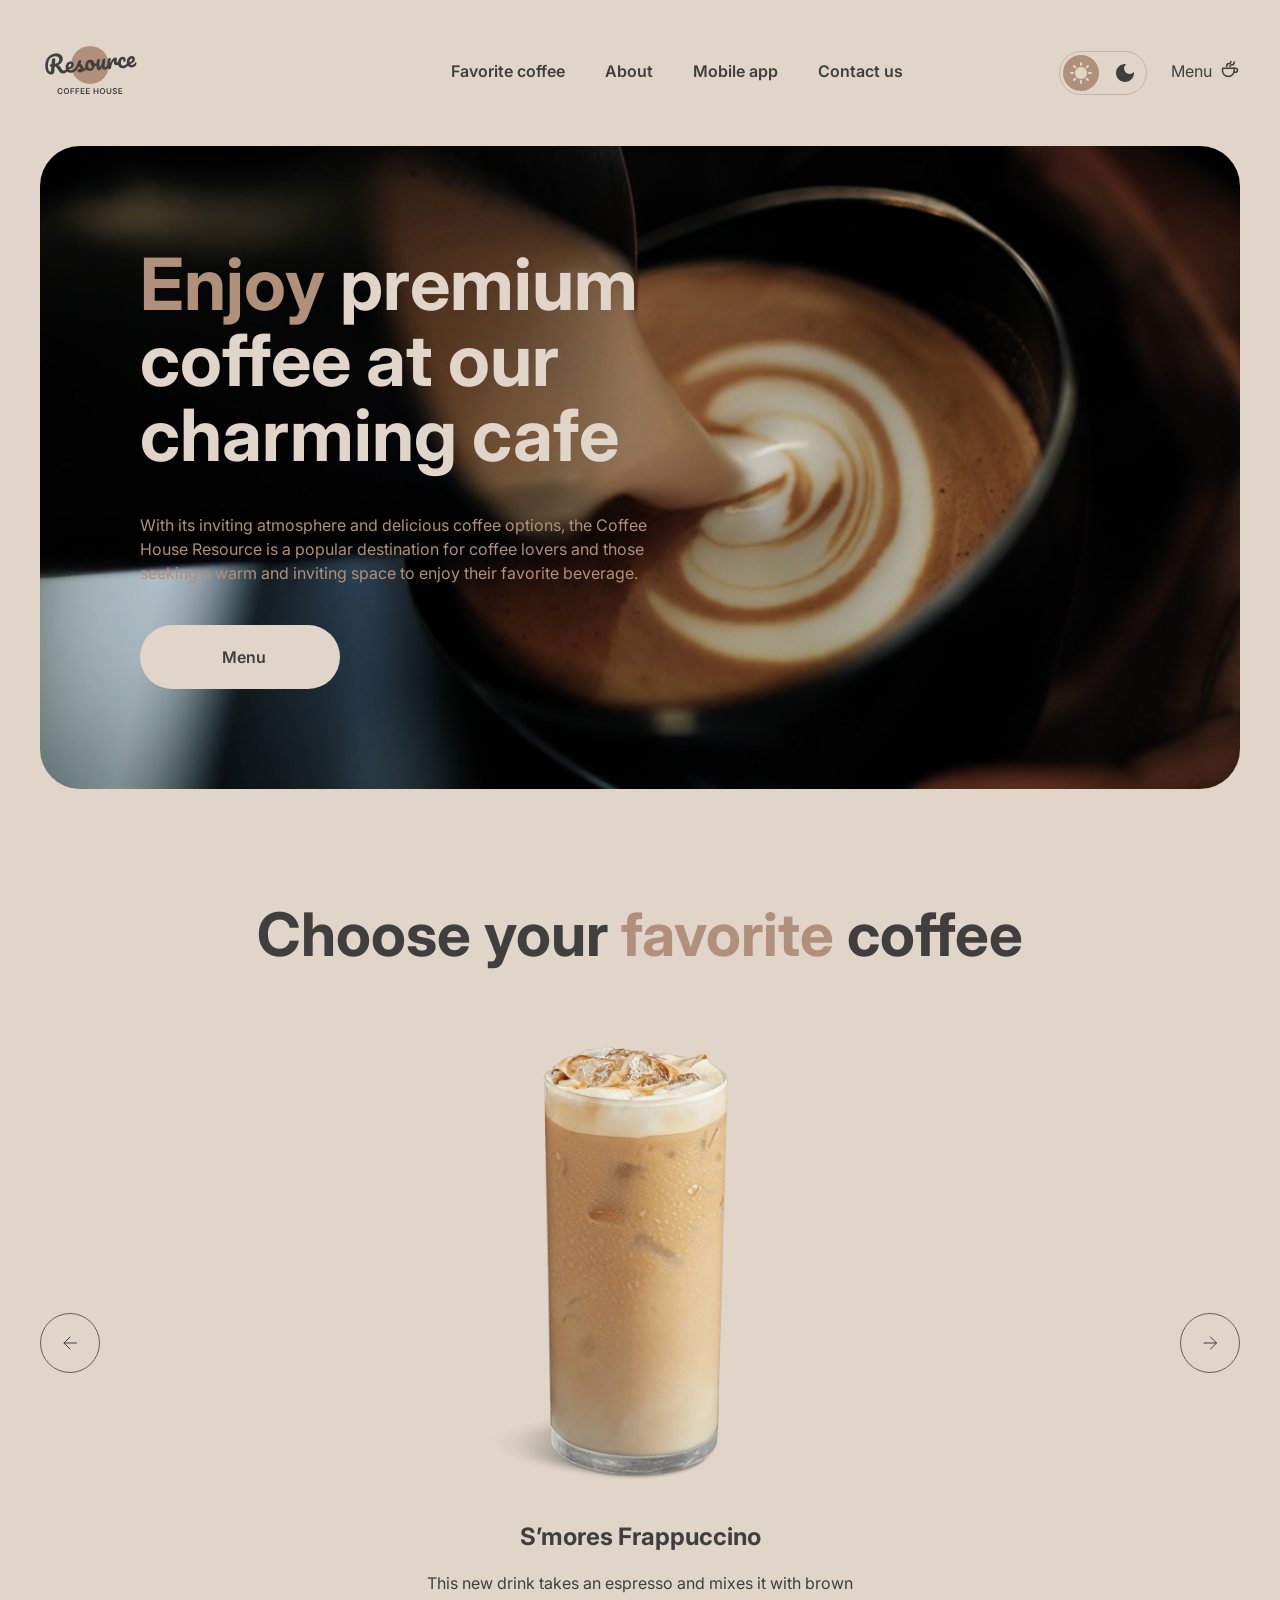
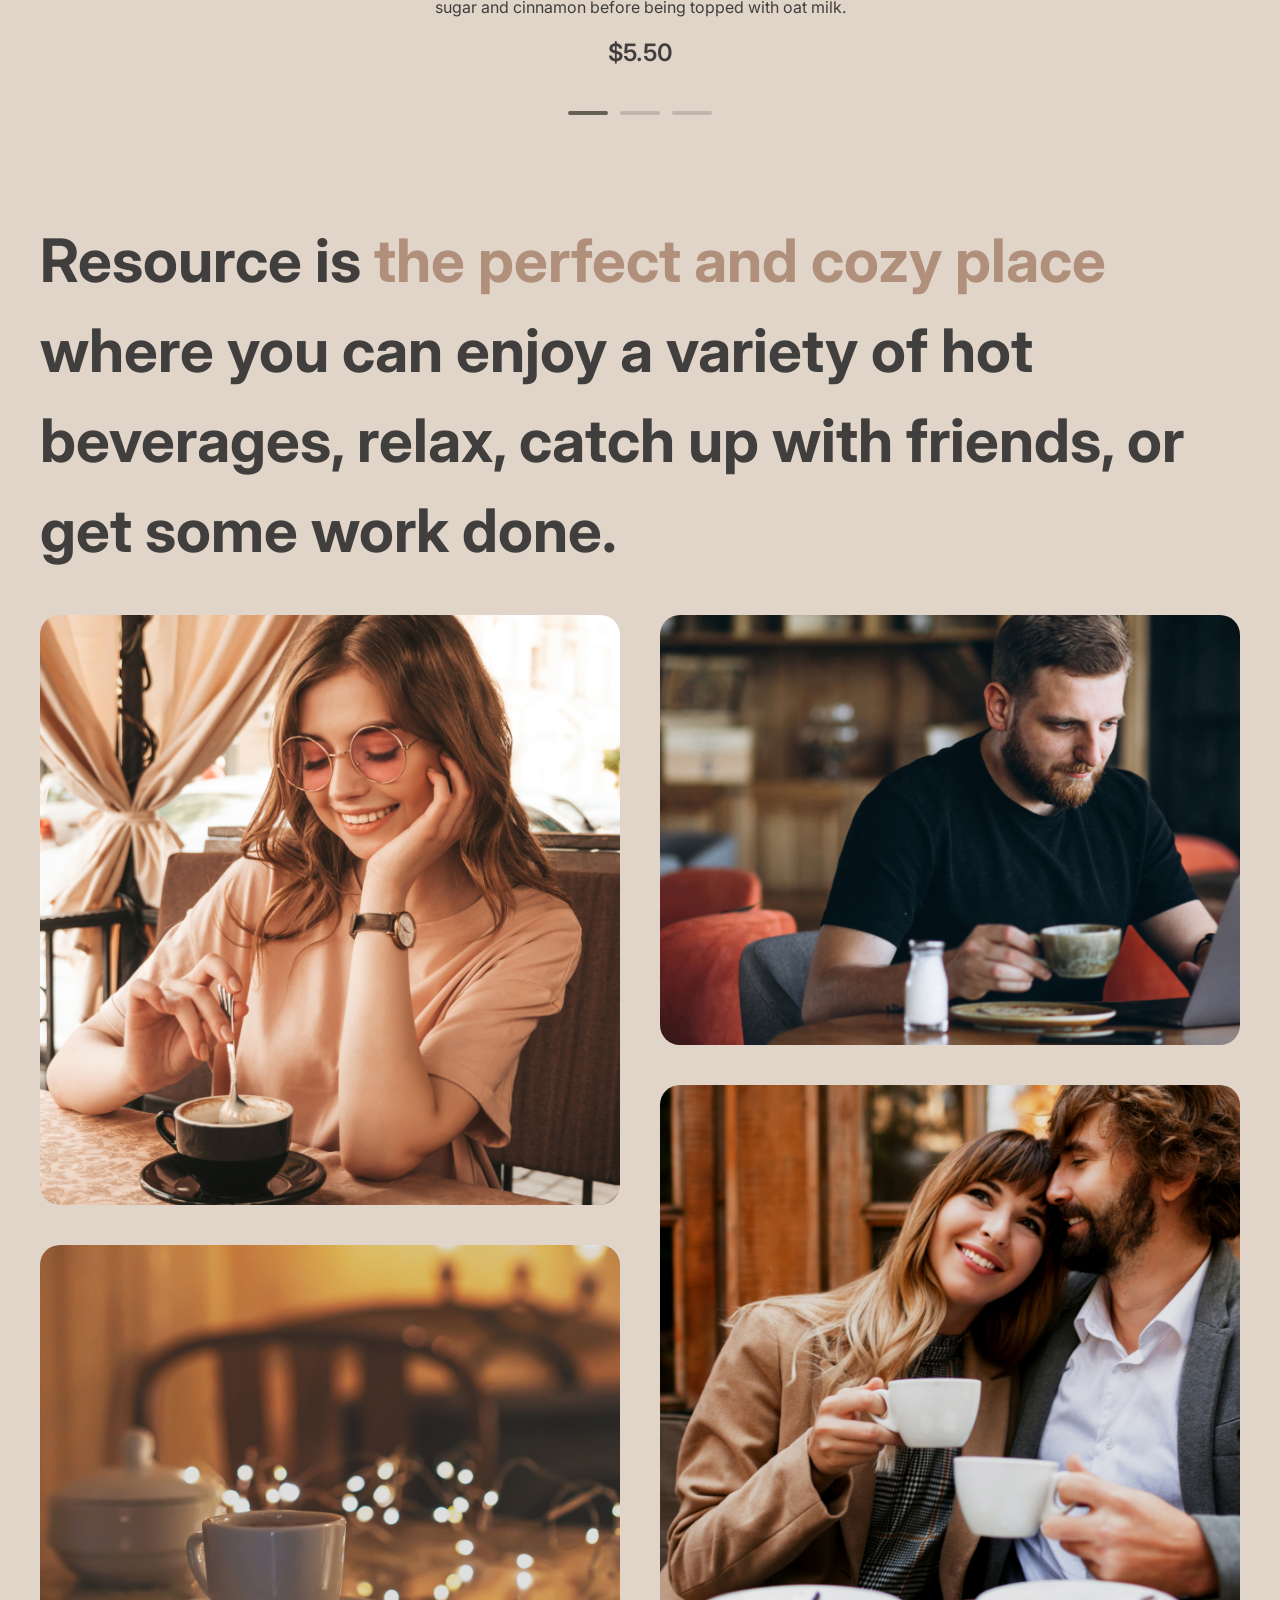
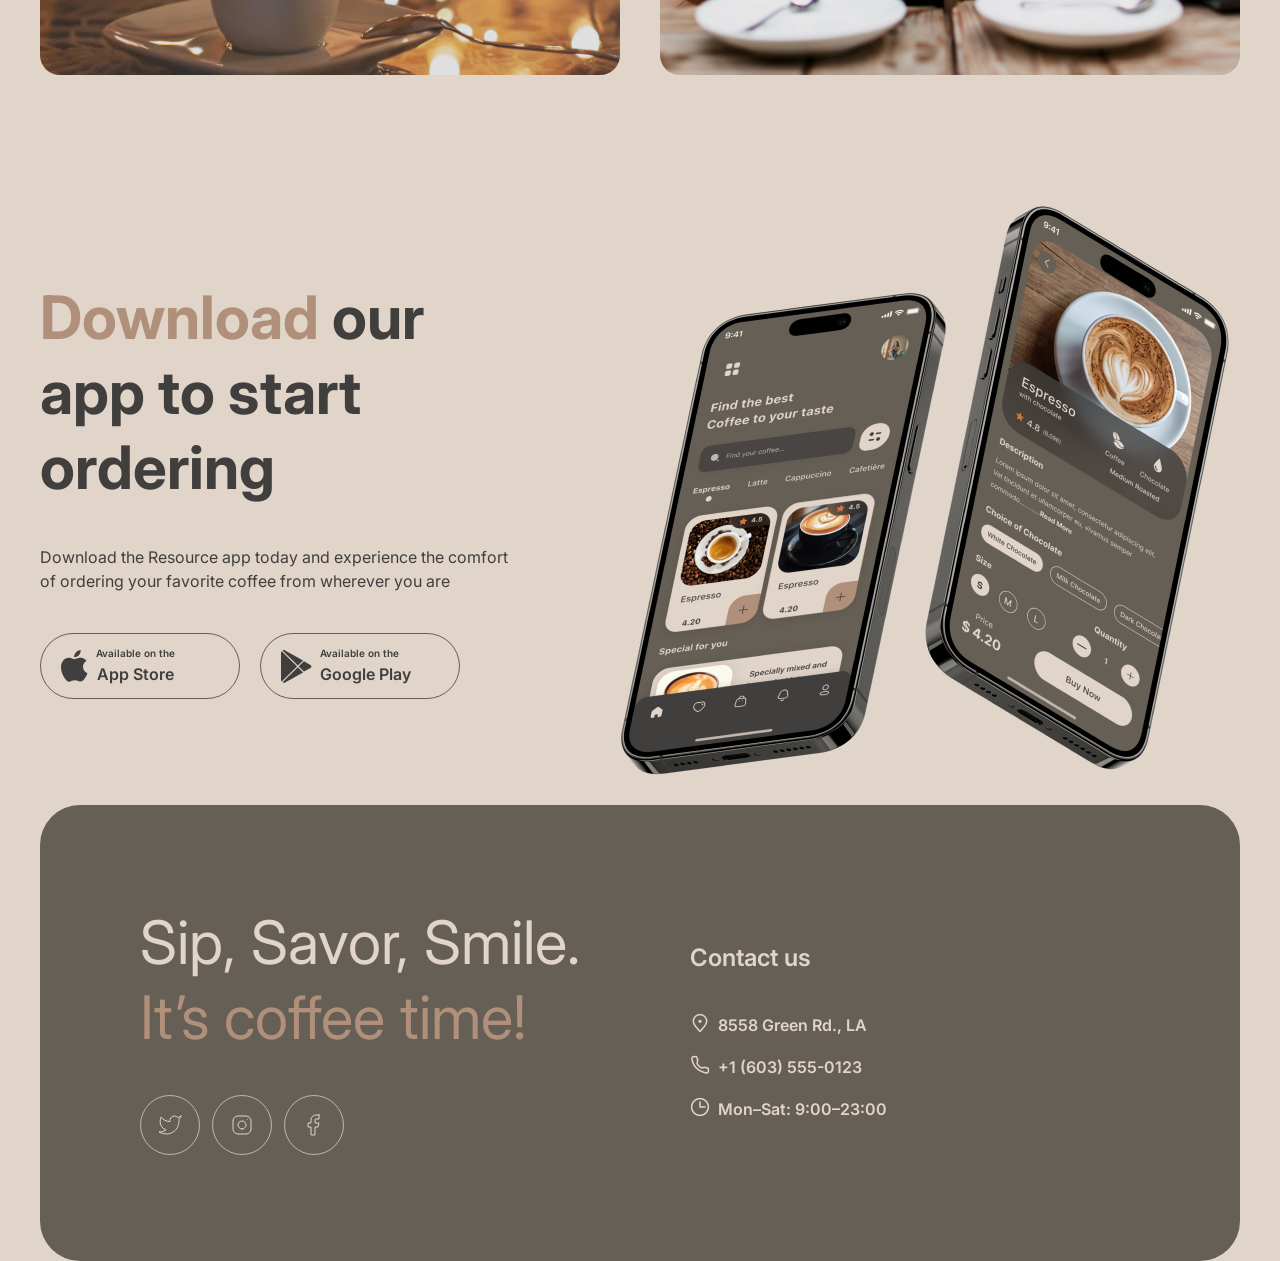
==== index.html @ c28a2d2f "feat: add hover effects to social icons" ====
<!DOCTYPE html>
<html lang="en">

<head>
    <meta charset="UTF-8">
    <meta name="viewport" content="width=device-width, initial-scale=1.0">
    <title>Home</title>
    <link rel="icon" type="image/png" href="img/logo.png">
    <link rel="stylesheet" href="normalize.css">
    <link rel="stylesheet" href="style.css">
    <script src="index.js" defer></script>
</head>

<body>

    <header class="header header--index">
        <div class="container header__container">
            <a class="header__logo-wrapper" href="index.html">
                <svg class="header__logo" width="100" height="60" viewBox="0 0 100 60" fill="none"
                    xmlns="http://www.w3.org/2000/svg">
                    <!-- Фоновый круг/фигура -->
                    <path class="header__logo-bg"
                        d="M69 25C69 35.4934 60.4934 44 50 44C39.5066 44 31 35.4934 31 25C31 14.5066 39.5066 6 50 6C60.4934 6 69 14.5066 69 25Z"
                        fill="#B0907A" />

                    <!-- Группа векторного текста/логотипа -->
                    <g class="header__logo-text">
                        <path
                            d="M95.6784 22.2913C95.8856 22.2732 96.0534 22.3548 96.1817 22.5364C96.326 22.7165 96.4127 22.9739 96.442 23.3086C96.4922 23.8824 96.4 24.3884 96.1652 24.8265C95.7789 25.5509 95.2359 26.1365 94.5362 26.5832C93.8524 27.0285 93.0084 27.295 92.0042 27.3829C90.4741 27.5168 89.2469 27.1664 88.3226 26.3318C87.3969 25.4812 86.8658 24.2749 86.7291 22.7129C86.6329 21.6131 86.7748 20.5727 87.1547 19.5919C87.5333 18.5951 88.1046 17.7822 88.8687 17.1532C89.6487 16.5229 90.5568 16.1623 91.5928 16.0717C92.5173 15.9908 93.2829 16.2049 93.8895 16.714C94.4948 17.2071 94.8386 17.9239 94.9209 18.8643C95.0171 19.9641 94.7016 20.9473 93.9743 21.814C93.2617 22.6633 91.9772 23.4021 90.1208 24.0303C90.5675 24.73 91.2451 25.0401 92.1537 24.9606C92.8072 24.9035 93.3279 24.7053 93.7158 24.3662C94.1197 24.0257 94.5692 23.4725 95.0643 22.7064C95.2346 22.4506 95.4393 22.3122 95.6784 22.2913ZM91.3914 18.4503C90.8016 18.5019 90.3295 18.8885 89.9751 19.6102C89.6365 20.3304 89.5098 21.1767 89.5949 22.149L89.5991 22.1968C90.5199 21.8914 91.2318 21.4918 91.7347 20.9981C92.2376 20.5044 92.4632 19.9626 92.4117 19.3729C92.3852 19.0701 92.2766 18.8386 92.0859 18.6786C91.9098 18.5013 91.6783 18.4252 91.3914 18.4503Z" />
                        <path
                            d="M83.2976 28.1446C81.7356 28.2813 80.4779 27.9497 79.5245 27.1497C78.5857 26.3324 78.0529 25.1985 77.926 23.7481C77.813 22.457 77.969 21.303 78.394 20.2861C78.819 19.2692 79.4149 18.4622 80.1818 17.8651C80.9487 17.268 81.7784 16.9304 82.671 16.8523C83.5477 16.7756 84.2481 16.9793 84.7723 17.4635C85.311 17.9303 85.6159 18.5702 85.6871 19.383C85.7456 20.0525 85.6437 20.6316 85.3813 21.1203C85.1348 21.6076 84.7725 21.8722 84.2944 21.9141C83.9915 21.9406 83.7382 21.8904 83.5344 21.7637C83.3465 21.6356 83.2414 21.444 83.2191 21.189C83.2093 21.0774 83.2141 20.9485 83.2334 20.8023C83.2527 20.6561 83.2676 20.5504 83.278 20.4852C83.3367 20.2392 83.357 20.0125 83.3389 19.8053C83.3208 19.5981 83.2511 19.4436 83.1297 19.3418C83.0243 19.2386 82.876 19.1953 82.6847 19.2121C82.3181 19.2441 81.9901 19.4415 81.7006 19.8041C81.4097 20.1508 81.193 20.6114 81.0506 21.186C80.9081 21.7606 80.8661 22.3826 80.9247 23.0521C81.0865 24.901 81.9723 25.7551 83.5821 25.6142C84.2356 25.557 84.9181 25.2805 85.6296 24.7846C86.3556 24.2714 87.0469 23.5444 87.7034 22.6036C87.8752 22.3637 88.0806 22.2333 88.3197 22.2124C88.5269 22.1942 88.6946 22.2759 88.8229 22.4574C88.9672 22.6375 89.054 22.895 89.0832 23.2297C89.1362 23.8354 89.028 24.3427 88.7587 24.7518C88.0904 25.7418 87.2526 26.5378 86.2452 27.1399C85.2524 27.7247 84.2699 28.0596 83.2976 28.1446Z" />
                        <path
                            d="M69.549 29.3476C68.9433 29.4006 68.485 29.1195 68.1742 28.5042C67.8794 27.8876 67.6706 26.8779 67.5479 25.4753C67.3666 23.4032 67.4892 21.4089 67.9158 19.4924C68.0188 19.0177 68.2207 18.6627 68.5213 18.4276C68.8365 18.1752 69.289 18.0232 69.8787 17.9716C70.1975 17.9437 70.4242 17.964 70.5586 18.0326C70.6931 18.1011 70.7701 18.2469 70.7897 18.4701C70.812 18.7251 70.7426 19.3094 70.5816 20.2229C70.478 20.8744 70.3993 21.4434 70.3455 21.93C70.2917 22.4165 70.2636 23.0132 70.2612 23.7201C70.6673 22.3033 71.1594 21.136 71.7376 20.2181C72.3158 19.3002 72.8997 18.6308 73.4892 18.2098C74.0947 17.7874 74.6605 17.5532 75.1865 17.5072C76.2225 17.4166 76.7858 17.8893 76.8765 18.9253C76.8946 19.1325 76.8668 19.6409 76.7931 20.4504C76.7214 21.0991 76.6925 21.5032 76.7064 21.6626C76.7552 22.2204 76.9789 22.4819 77.3773 22.4471C77.8236 22.408 78.3668 22.0072 79.0067 21.2445C79.1958 21.0191 79.4019 20.8967 79.6251 20.8772C79.8323 20.8591 80 20.9408 80.1283 21.1223C80.2712 21.2864 80.3559 21.5199 80.3824 21.8228C80.434 22.4125 80.315 22.8887 80.0255 23.2513C79.6197 23.7526 79.1285 24.1971 78.5521 24.5848C77.9903 24.9552 77.3746 25.1697 76.7052 25.2282C75.8604 25.3021 75.196 25.1434 74.7121 24.7521C74.2441 24.3594 73.978 23.7965 73.9139 23.0633C73.8929 22.8242 73.8959 22.583 73.9228 22.3397C73.9268 22.0182 73.9239 21.8016 73.9142 21.69C73.8919 21.435 73.793 21.3151 73.6177 21.3305C73.3786 21.3514 73.0836 21.6503 72.7325 22.2271C72.396 22.7865 72.0748 23.5213 71.7689 24.4314C71.4631 25.3415 71.2332 26.2932 71.0791 27.2864C70.9694 28.0509 70.8068 28.5791 70.5914 28.8709C70.3906 29.1455 70.0431 29.3044 69.549 29.3476Z" />
                        <path
                            d="M59.2462 30.2488C58.5289 30.3116 57.9106 30.0364 57.3912 29.4233C56.8863 28.7929 56.5906 27.9836 56.5042 26.9954C56.3996 25.8 56.3838 24.7012 56.4567 23.699C56.5282 22.6809 56.6985 21.5979 56.9675 20.4501C57.085 19.958 57.2782 19.5958 57.547 19.3635C57.8157 19.1312 58.2609 18.9878 58.8826 18.9334C59.2332 18.9028 59.4772 18.9376 59.6145 19.038C59.7677 19.1371 59.8541 19.2981 59.8736 19.5213C59.8847 19.6488 59.8347 20.0868 59.7235 20.8354C59.6157 21.4391 59.5349 21.9842 59.4811 22.4707C59.3088 24.1722 59.247 25.3019 59.2958 25.8598C59.3251 26.1945 59.3859 26.4301 59.4781 26.5666C59.569 26.6871 59.7021 26.7397 59.8774 26.7244C60.1165 26.7035 60.3904 26.4386 60.6993 25.9297C61.024 25.4195 61.3431 24.6608 61.6565 23.6536C61.9859 22.6451 62.2798 21.4148 62.5382 19.9627C62.6239 19.4734 62.7852 19.114 63.0221 18.8845C63.2749 18.6535 63.6643 18.5151 64.1903 18.4691C64.5569 18.437 64.8161 18.4625 64.9679 18.5456C65.1184 18.6127 65.204 18.7658 65.2249 19.0049C65.2598 19.4034 65.1561 20.5127 64.9138 22.3327C64.646 24.412 64.533 25.6907 64.5748 26.1688C64.6013 26.4717 64.686 26.7052 64.8289 26.8694C64.9703 27.0176 65.1447 27.0827 65.3519 27.0645C65.6706 27.0366 66.0285 26.8126 66.4254 26.3924C66.8368 25.9549 67.3708 25.2657 68.0273 24.3249C68.199 24.0851 68.4044 23.9547 68.6435 23.9337C68.8507 23.9156 69.0185 23.9973 69.1468 24.1788C69.291 24.3589 69.3778 24.6163 69.4071 24.9511C69.4629 25.5886 69.3547 26.096 69.0825 26.4731C68.471 27.3779 67.7905 28.1361 67.041 28.7477C66.3074 29.358 65.4385 29.707 64.4343 29.7949C63.6693 29.8618 63.0776 29.6165 62.6594 29.0588C62.2572 28.4997 62.0093 27.6862 61.9159 26.6183C61.7398 27.7259 61.4065 28.5982 60.9162 29.2354C60.4245 29.8566 59.8678 30.1944 59.2462 30.2488Z" />
                        <path
                            d="M57.5606 22.8796C57.7678 22.8614 57.9362 22.9511 58.0659 23.1485C58.1956 23.346 58.2744 23.6041 58.3023 23.9229C58.3692 24.688 58.1779 25.1625 57.7282 25.3463C56.8011 25.7647 55.7659 26.048 54.6225 26.1963C54.4367 27.5616 53.9332 28.6898 53.1117 29.5808C52.2888 30.4559 51.3115 30.9429 50.1799 31.0419C49.2235 31.1256 48.3824 30.9663 47.6566 30.564C46.9467 30.1603 46.383 29.5913 45.9654 28.8569C45.5478 28.1225 45.3 27.309 45.2219 26.4164C45.1159 25.205 45.2529 24.1089 45.6328 23.1281C46.0114 22.1313 46.5841 21.3343 47.351 20.7372C48.1165 20.1242 48.9933 19.7744 49.9816 19.688C51.1929 19.582 52.2022 19.9193 53.0093 20.6999C53.8309 21.4632 54.3592 22.453 54.5941 23.6691C55.339 23.5558 56.2177 23.3183 57.23 22.9567C57.3547 22.9136 57.4649 22.8879 57.5606 22.8796ZM50.1494 28.4908C50.6595 28.4462 51.0797 28.2007 51.41 27.7542C51.7563 27.3063 51.959 26.6863 52.0182 25.8941C51.4948 25.6026 51.0739 25.1977 50.7555 24.6795C50.4531 24.1599 50.2754 23.5972 50.2224 22.9916C50.2001 22.7365 50.2017 22.4794 50.2272 22.2202L50.1076 22.2307C49.4701 22.2864 48.9633 22.644 48.5873 23.3032C48.2259 23.9452 48.094 24.824 48.1916 25.9398C48.2683 26.8164 48.4942 27.4712 48.8694 27.9042C49.2605 28.3357 49.6872 28.5313 50.1494 28.4908Z" />
                        <path
                            d="M40.3103 32.4354C39.4815 32.508 38.8272 32.3725 38.3474 32.029C37.8836 31.6841 37.6307 31.2726 37.5889 30.7944C37.5527 30.38 37.6727 30.0081 37.9491 29.6787C38.2254 29.3494 38.6584 29.1589 39.2482 29.1073C39.4554 29.0892 39.6966 29.0922 39.9717 29.1163C40.2614 29.1231 40.4787 29.1282 40.6235 29.1316C40.5713 28.7185 40.4415 28.3364 40.2341 27.9851C40.0427 27.6325 39.8048 27.3 39.5205 26.9876C39.2348 26.6592 38.9692 26.3773 38.7237 26.1418C38.3119 27.1254 37.8861 27.9497 37.4464 28.6145C37.0226 29.278 36.5482 29.9137 36.0232 30.5218C35.7614 30.8338 35.4711 31.0038 35.1523 31.0316C34.8973 31.054 34.6824 30.9844 34.5077 30.823C34.3316 30.6457 34.2316 30.4216 34.2079 30.1506C34.1801 29.8318 34.2658 29.5272 34.4653 29.2367L34.7426 28.827C35.5244 27.6664 36.1078 26.7159 36.4928 25.9756C36.7233 25.4896 36.9884 24.8481 37.288 24.0509C37.5863 23.2379 37.8745 22.4016 38.1527 21.542C38.3942 20.8142 38.9931 20.4085 39.9494 20.3248C40.3957 20.2858 40.71 20.2984 40.8923 20.3628C41.0746 20.4271 41.1734 20.547 41.1888 20.7223C41.1971 20.8179 41.1785 20.9722 41.1329 21.1849C41.0873 21.3977 41.0177 21.6126 40.9243 21.8296C40.6876 22.4285 40.5867 22.9272 40.6215 23.3257C40.6424 23.5647 40.7451 23.8208 40.9296 24.0937C41.1301 24.3653 41.4244 24.7009 41.8127 25.1006C42.3814 25.7254 42.8141 26.2657 43.111 26.7216C43.4224 27.1601 43.6025 27.6583 43.6513 28.2162C43.6652 28.3756 43.6688 28.6001 43.662 28.8898C44.4166 28.5187 45.2626 27.6335 46.2003 26.2345C46.372 25.9946 46.5774 25.8642 46.8165 25.8433C47.0237 25.8252 47.1915 25.9069 47.3198 26.0884C47.464 26.2685 47.5508 26.5259 47.5801 26.8606C47.6331 27.4663 47.5249 27.9737 47.2555 28.3827C46.545 29.4407 45.8392 30.185 45.1381 30.6158C44.4515 31.0292 43.5756 31.2985 42.5105 31.4238C41.9204 32.0215 41.187 32.3587 40.3103 32.4354Z" />
                        <path
                            d="M36.6161 26.7357C36.8233 26.7175 36.9911 26.7992 37.1194 26.9807C37.2636 27.1608 37.3504 27.4183 37.3797 27.753C37.4355 28.3905 37.3273 28.8979 37.0551 29.2751C36.5281 30.0439 35.7492 30.7786 34.7183 31.4791C33.7034 32.1782 32.5823 32.5815 31.355 32.6888C29.6814 32.8353 28.3426 32.4947 27.3386 31.667C26.3347 30.8394 25.7637 29.6365 25.6256 28.0586C25.5294 26.9588 25.6713 25.9185 26.0512 24.9376C26.4298 23.9408 27.0011 23.1279 27.7652 22.4989C28.5452 21.8686 29.4533 21.508 30.4893 21.4174C31.4138 21.3365 32.1793 21.5506 32.786 22.0597C33.3913 22.5528 33.7351 23.2696 33.8173 24.21C33.9136 25.3098 33.5981 26.293 32.8708 27.1597C32.1581 28.009 30.8816 28.7471 29.0412 29.3739C29.5039 30.0722 30.293 30.3726 31.4088 30.275C32.126 30.2122 32.9173 29.894 33.7826 29.3204C34.6625 28.7295 35.4016 27.9983 35.9999 27.1269C36.1716 26.887 36.377 26.7566 36.6161 26.7357ZM30.2878 23.796C29.6981 23.8476 29.226 24.2342 28.8715 24.9559C28.533 25.6761 28.4063 26.5224 28.4914 27.4947L28.4955 27.5425C29.4164 27.2371 30.1283 26.8375 30.6312 26.3438C31.1341 25.8501 31.3597 25.3083 31.3081 24.7186C31.2816 24.4158 31.1731 24.1843 30.9824 24.0243C30.8063 23.847 30.5747 23.7709 30.2878 23.796Z" />
                        <path
                            d="M27.6906 27.5167C27.8978 27.4986 28.0656 27.5803 28.1939 27.7618C28.3382 27.9419 28.4249 28.1993 28.4542 28.5341C28.5086 29.1557 28.4004 29.6631 28.1296 30.0561C27.4454 31.0476 26.7351 31.8324 25.9987 32.4108C25.261 32.9733 24.3581 33.3012 23.2902 33.3946C22.2541 33.4853 21.3451 33.2837 20.5631 32.79C19.797 32.2949 19.028 31.3985 18.256 30.1009C17.6351 29.063 17.151 28.3023 16.8035 27.8188C16.4547 27.3193 16.119 26.9712 15.7967 26.7745C15.4903 26.5765 15.1198 26.4724 14.6852 26.4622C14.6508 26.8025 14.5595 27.8705 14.4114 29.6663C14.3537 30.4744 14.3165 30.9675 14.3 31.1456C14.2256 32.1319 13.9724 32.9089 13.5402 33.4767C13.1067 34.0286 12.4038 34.3471 11.4315 34.4321C10.3636 34.5256 9.38799 34.2977 8.50477 33.7486C7.63609 33.1822 6.9298 32.3606 6.38589 31.2839C5.84059 30.1913 5.50518 28.9277 5.37968 27.4932C5.1454 24.8154 5.40544 22.4638 6.15978 20.4383C6.93006 18.4115 8.10738 16.8148 9.69174 15.6483C11.2906 14.4644 13.1899 13.7763 15.3895 13.5838C16.9196 13.45 18.223 13.5688 19.2994 13.9404C20.3759 14.312 21.1968 14.8826 21.762 15.6523C22.3432 16.4206 22.6784 17.3148 22.7676 18.3349C22.8457 19.2275 22.7073 20.1229 22.3522 21.0213C22.0117 21.9023 21.4476 22.7066 20.66 23.434C19.8724 24.1614 18.8869 24.7375 17.7034 25.1622C18.4866 25.3025 19.1057 25.5856 19.5605 26.0116C20.0154 26.4376 20.4891 27.0787 20.9816 27.9351C21.5115 28.8524 22.0112 29.5153 22.4806 29.924C22.966 30.3312 23.4955 30.5098 24.0693 30.4596C24.5794 30.4149 25.0509 30.205 25.4838 29.8299C25.9154 29.4388 26.4456 28.7981 27.0744 27.9079C27.2461 27.6681 27.4515 27.5377 27.6906 27.5167ZM11.3837 26.727C10.8418 26.7744 10.4561 26.6797 10.2266 26.4428C10.013 26.2045 9.89225 25.9259 9.86436 25.6071C9.8309 25.2246 9.92394 24.9113 10.1435 24.6672C10.379 24.4218 10.6562 24.2851 10.9749 24.2572L11.5727 24.2049C11.691 22.6206 11.8123 21.2528 11.9364 20.1016C12.053 19.0474 12.6771 18.4708 13.8088 18.3718C14.7173 18.2923 15.2071 18.659 15.2782 19.4719C15.2936 19.6473 15.2975 19.7835 15.2899 19.8805L14.9199 23.9121C15.7764 23.789 16.5393 23.5134 17.2085 23.0855C17.8937 22.6561 18.4149 22.0966 18.7722 21.4068C19.1454 20.7156 19.2957 19.9556 19.2232 19.1268C19.1353 18.1226 18.7236 17.3636 17.988 16.8498C17.2524 16.3359 16.2232 16.1369 14.9002 16.2526C13.3382 16.3893 12.0016 16.8997 10.8904 17.7839C9.79381 18.6508 8.98568 19.8779 8.46605 21.4653C7.94503 23.0366 7.78003 24.9142 7.97108 27.0978C8.06033 28.1179 8.24063 28.9855 8.51198 29.7006C8.78334 30.4157 9.08648 30.9432 9.42139 31.2834C9.75631 31.6235 10.0592 31.7817 10.3302 31.7579C10.5374 31.7398 10.6957 31.6216 10.8051 31.4032C10.9304 31.1834 11.0127 30.839 11.052 30.3698L11.3837 26.727Z" />
                        <path
                            d="M78.4023 54.0001V48.1819H82.1864V49.0654H79.4563V50.645H81.9904V51.5285H79.4563V53.1165H82.2092V54.0001H78.4023Z" />
                        <path
                            d="M75.9698 49.7813C75.9433 49.5332 75.8316 49.34 75.6346 49.2017C75.4395 49.0635 75.1857 48.9943 74.8732 48.9943C74.6535 48.9943 74.4651 49.0275 74.3079 49.0938C74.1507 49.1601 74.0304 49.25 73.9471 49.3637C73.8638 49.4773 73.8211 49.607 73.8192 49.7529C73.8192 49.8741 73.8467 49.9792 73.9016 50.0682C73.9585 50.1572 74.0352 50.233 74.1317 50.2955C74.2283 50.3561 74.3353 50.4072 74.4528 50.4489C74.5702 50.4906 74.6886 50.5256 74.8079 50.554L75.3533 50.6904C75.573 50.7415 75.7842 50.8106 75.9869 50.8977C76.1914 50.9849 76.3742 51.0947 76.5352 51.2273C76.698 51.3599 76.8268 51.5199 76.9215 51.7074C77.0162 51.8949 77.0636 52.1146 77.0636 52.3665C77.0636 52.7074 76.9764 53.0076 76.8022 53.2671C76.628 53.5246 76.3761 53.7263 76.0465 53.8722C75.7189 54.0161 75.3221 54.0881 74.8562 54.0881C74.4035 54.0881 74.0105 54.018 73.6772 53.8779C73.3458 53.7377 73.0863 53.5332 72.8988 53.2642C72.7132 52.9953 72.6128 52.6676 72.5977 52.2813H73.6346C73.6497 52.4839 73.7122 52.6525 73.8221 52.787C73.9319 52.9214 74.0749 53.0218 74.2511 53.0881C74.4291 53.1544 74.628 53.1875 74.8477 53.1875C75.0768 53.1875 75.2776 53.1534 75.4499 53.0852C75.6242 53.0152 75.7605 52.9186 75.859 52.7955C75.9575 52.6705 76.0077 52.5246 76.0096 52.358C76.0077 52.2065 75.9632 52.0815 75.8761 51.983C75.7889 51.8826 75.6668 51.7993 75.5096 51.733C75.3543 51.6648 75.1725 51.6042 74.9641 51.5512L74.3022 51.3807C73.823 51.2576 73.4442 51.071 73.1658 50.821C72.8893 50.5692 72.7511 50.2349 72.7511 49.8182C72.7511 49.4754 72.8439 49.1752 73.0295 48.9176C73.217 48.6601 73.4717 48.4602 73.7937 48.3182C74.1156 48.1743 74.4802 48.1023 74.8874 48.1023C75.3003 48.1023 75.6621 48.1743 75.9727 48.3182C76.2852 48.4602 76.5304 48.6582 76.7085 48.912C76.8865 49.1638 76.9783 49.4536 76.984 49.7813H75.9698Z" />
                        <path
                            d="M70.2086 48.1819H71.2626V51.983C71.2626 52.3997 71.1641 52.7662 70.9672 53.0825C70.7721 53.3987 70.4975 53.6459 70.1433 53.8239C69.7891 54.0001 69.3753 54.0881 68.9018 54.0881C68.4264 54.0881 68.0117 54.0001 67.6575 53.8239C67.3033 53.6459 67.0287 53.3987 66.8336 53.0825C66.6386 52.7662 66.541 52.3997 66.541 51.983V48.1819H67.595V51.895C67.595 52.1374 67.648 52.3533 67.7541 52.5427C67.862 52.7321 68.0136 52.8807 68.2086 52.9887C68.4037 53.0948 68.6348 53.1478 68.9018 53.1478C69.1689 53.1478 69.3999 53.0948 69.595 52.9887C69.792 52.8807 69.9435 52.7321 70.0495 52.5427C70.1556 52.3533 70.2086 52.1374 70.2086 51.895V48.1819Z" />
                        <path
                            d="M65.1435 51.0909C65.1435 51.7178 65.026 52.2548 64.7912 52.7017C64.5582 53.1468 64.2401 53.4877 63.8366 53.7245C63.4351 53.9612 62.9796 54.0796 62.4702 54.0796C61.9607 54.0796 61.5043 53.9612 61.1009 53.7245C60.6993 53.4858 60.3812 53.144 60.1463 52.6989C59.9134 52.2519 59.7969 51.7159 59.7969 51.0909C59.7969 50.464 59.9134 49.9281 60.1463 49.483C60.3812 49.036 60.6993 48.6942 61.1009 48.4574C61.5043 48.2207 61.9607 48.1023 62.4702 48.1023C62.9796 48.1023 63.4351 48.2207 63.8366 48.4574C64.2401 48.6942 64.5582 49.036 64.7912 49.483C65.026 49.9281 65.1435 50.464 65.1435 51.0909ZM64.0838 51.0909C64.0838 50.6496 64.0147 50.2775 63.8764 49.9745C63.7401 49.6695 63.5507 49.4394 63.3082 49.2841C63.0658 49.1269 62.7865 49.0483 62.4702 49.0483C62.1539 49.0483 61.8745 49.1269 61.6321 49.2841C61.3897 49.4394 61.1993 49.6695 61.0611 49.9745C60.9247 50.2775 60.8565 50.6496 60.8565 51.0909C60.8565 51.5322 60.9247 51.9053 61.0611 52.2102C61.1993 52.5133 61.3897 52.7434 61.6321 52.9006C61.8745 53.0559 62.1539 53.1335 62.4702 53.1335C62.7865 53.1335 63.0658 53.0559 63.3082 52.9006C63.5507 52.7434 63.7401 52.5133 63.8764 52.2102C64.0147 51.9053 64.0838 51.5322 64.0838 51.0909Z" />
                        <path
                            d="M53.5918 54.0001V48.1819H54.6458V50.645H57.3418V48.1819H58.3986V54.0001H57.3418V51.5285H54.6458V54.0001H53.5918Z" />
                        <path
                            d="M45.9492 54.0001V48.1819H49.7333V49.0654H47.0032V50.645H49.5373V51.5285H47.0032V53.1165H49.756V54.0001H45.9492Z" />
                        <path
                            d="M40.6895 54.0001V48.1819H44.4735V49.0654H41.7434V50.645H44.2775V51.5285H41.7434V53.1165H44.4963V54.0001H40.6895Z" />
                        <path
                            d="M35.6016 54.0001V48.1819H39.3288V49.0654H36.6555V50.645H39.0732V51.5285H36.6555V54.0001H35.6016Z" />
                        <path
                            d="M30.5137 54.0001V48.1819H34.2409V49.0654H31.5676V50.645H33.9853V51.5285H31.5676V54.0001H30.5137Z" />
                        <path
                            d="M29.1181 51.0909C29.1181 51.7178 29.0007 52.2548 28.7658 52.7017C28.5328 53.1468 28.2147 53.4877 27.8113 53.7245C27.4097 53.9612 26.9542 54.0796 26.4448 54.0796C25.9353 54.0796 25.4789 53.9612 25.0755 53.7245C24.6739 53.4858 24.3558 53.144 24.1209 52.6989C23.888 52.2519 23.7715 51.7159 23.7715 51.0909C23.7715 50.464 23.888 49.9281 24.1209 49.483C24.3558 49.036 24.6739 48.6942 25.0755 48.4574C25.4789 48.2207 25.9353 48.1023 26.4448 48.1023C26.9542 48.1023 27.4097 48.2207 27.8113 48.4574C28.2147 48.6942 28.5328 49.036 28.2147 49.483C29.0007 49.9281 29.1181 50.464 29.1181 51.0909ZM28.0584 51.0909C28.0584 50.6496 27.9893 50.2775 27.851 49.9745C27.7147 49.6695 27.5253 49.4394 27.2828 49.2841C27.0404 49.1269 26.7611 49.0483 26.4448 49.0483C26.1285 49.0483 25.8491 49.1269 25.6067 49.2841C25.3643 49.4394 25.1739 49.6695 25.0357 49.9745C24.8993 50.2775 24.8311 50.6496 24.8311 51.0909C24.8311 51.5322 24.8993 51.9053 25.0357 52.2102C25.1739 52.5133 25.3643 52.7434 25.6067 52.9006C25.8491 53.0559 26.1285 53.1335 26.4448 53.1335C26.7611 53.1335 27.0404 53.0559 27.2828 52.9006C27.5253 52.7434 27.7147 52.5133 27.851 52.2102C27.9893 51.9053 28.0584 51.5322 28.0584 51.0909Z" />
                        <path
                            d="M22.5536 50.1449H21.4911C21.4608 49.9707 21.4049 49.8163 21.3235 49.6818C21.2421 49.5455 21.1407 49.4299 21.0195 49.3352C20.8983 49.2406 20.7601 49.1695 20.6048 49.1222C20.4513 49.0729 20.2856 49.0483 20.1076 49.0483C19.7913 49.0483 19.511 49.1279 19.2667 49.287C19.0224 49.4442 18.8311 49.6752 18.6928 49.9801C18.5546 50.2832 18.4854 50.6534 18.4854 51.0909C18.4854 51.536 18.5546 51.911 18.6928 52.2159C18.833 52.519 19.0243 52.7481 19.2667 52.9034C19.511 53.0568 19.7904 53.1335 20.1048 53.1335C20.279 53.1335 20.4419 53.1108 20.5934 53.0654C20.7468 53.018 20.8841 52.9489 21.0053 52.858C21.1284 52.7671 21.2317 52.6553 21.315 52.5227C21.4002 52.3902 21.4589 52.2387 21.4911 52.0682L22.5536 52.0739C22.5138 52.3504 22.4277 52.6099 22.2951 52.8523C22.1644 53.0947 21.993 53.3087 21.7809 53.4943C21.5688 53.6781 21.3207 53.822 21.0366 53.9262C20.7525 54.0284 20.4371 54.0796 20.0906 54.0796C19.5792 54.0796 19.1228 53.9612 18.7212 53.7245C18.3197 53.4877 18.0034 53.1459 17.7724 52.6989C17.5413 52.2519 17.4258 51.7159 17.4258 51.0909C17.4258 50.464 17.5423 49.9281 17.7752 49.483C18.0082 49.036 18.3254 48.6942 18.7269 48.4574C19.1284 48.2207 19.583 48.1023 20.0906 48.1023C20.4144 48.1023 20.7156 48.1477 20.994 48.2387C21.2724 48.3296 21.5205 48.4631 21.7383 48.6392C21.9561 48.8135 22.1351 49.0275 22.2752 49.2813C22.4173 49.5332 22.5101 49.821 22.5536 50.1449Z" />
                    </g>
                </svg>
            </a>

            <nav class="header__nav"></nav>
            <ul class="header__nav-list">
                <li class="header__nav-item">
                    <a class="header__nav-link" href="#favorite-coffee">Favorite coffee</a>
                </li>
                <li class="header__nav-item">
                    <a class="header__nav-link" href="#about">About</a>
                </li>
                <li class="header__nav-item">
                    <a class="header__nav-link" href="#mobile-app">Mobile app</a>
                </li>
                <li class="header__nav-item">
                    <a class="header__nav-link" href="#contacts">Contact us</a>
                </li>
            </ul>
            <div class="header__menu-n-color">
                <button class="header__theme-switch" type="button" aria-label="Switch theme">
                    <!-- Иконка солнца -->
                    <svg class="header__theme-toggle header__theme-toggle--sun" width="36" height="36"
                        viewBox="0 0 36 36" fill="none" xmlns="http://www.w3.org/2000/svg" aria-hidden="true">
                        <rect width="36" height="36" rx="18" fill="#B0907A" />
                        <path
                            d="M17 10V8C17 7.45 17.45 7 18 7C18.55 7 19 7.45 19 8V10C19 10.55 18.55 11 18 11C17.45 11 17 10.55 17 10ZM24.36 13.05L25.77 11.63C26.16 11.24 26.16 10.61 25.77 10.22C25.38 9.83 24.75 9.83 24.36 10.22L22.95 11.64C22.56 12.03 22.56 12.66 22.95 13.05C23.34 13.44 23.97 13.44 24.36 13.05ZM28 17H26C25.45 17 25 17.45 25 18C25 18.55 25.45 19 26 19H28C28.55 19 29 18.55 29 18C29 17.45 28.55 17 28 17ZM18 25C17.45 25 17 25.45 17 26V28C17 28.55 17.45 29 18 29C18.55 29 19 28.55 19 28V26C19 25.45 18.55 25 18 25ZM11.64 13.05L10.22 11.64C9.83 11.25 9.83 10.61 10.22 10.23C10.61 9.85 11.25 9.84 11.63 10.23L13.04 11.64C13.43 12.03 13.43 12.67 13.04 13.05C12.65 13.43 12.02 13.44 11.64 13.05ZM22.95 22.95C22.56 23.34 22.56 23.98 22.95 24.36L24.36 25.77C24.75 26.16 25.39 26.16 25.77 25.77C26.16 25.38 26.16 24.74 25.77 24.36L24.36 22.95C23.98 22.56 23.34 22.56 22.95 22.95ZM8 19H10C10.55 19 11 18.55 11 18C11 17.45 10.55 17 10 17H8C7.45 17 7 17.45 7 18C7 18.55 7.45 19 8 19ZM11.64 25.78L13.05 24.37C13.44 23.98 13.44 23.34 13.05 22.96C12.66 22.58 12.02 22.57 11.64 22.96L10.23 24.37C9.84 24.76 9.84 25.4 10.23 25.78C10.61 26.17 11.25 26.17 11.64 25.78ZM18 12C14.69 12 12 14.69 12 18C12 21.31 14.69 24 18 24C21.31 24 24 21.31 24 18C24 14.69 21.31 12 18 12Z"
                            fill="#E1D4C9" />
                    </svg>
                    <svg class="header__theme-toggle header__theme-toggle--moon" width="36" height="36"
                        viewBox="0 0 36 36" fill="none" xmlns="http://www.w3.org/2000/svg" aria-hidden="true">
                        <rect class="header__moon-bg" width="36" height="36" rx="18" />
                        <path class="header__moon-icon"
                            d="M18 9C13.03 9 9 13.03 9 18C9 22.97 13.03 27 18 27C22.97 27 27 22.97 27 18C27 17.54 26.96 17.08 26.9 16.64C25.92 18.01 24.32 18.9 22.5 18.9C19.52 18.9 17.1 16.48 17.1 13.5C17.1 11.69 17.99 10.08 19.36 9.1C18.92 9.04 18.46 9 18 9Z" />
                    </svg>
                </button>
                <div class="header__menu-wrapper">
                    <a class="header__menu-btn" href="menu.html">Menu
                        <svg class="header__menu-cup" width="20" height="20" viewBox="0 0 20 20" fill="none"
                            aria-hidden="true" focusable="false" xmlns="http://www.w3.org/2000/svg">
                            <path
                                d="M14.166 9.76667V11.6667C14.166 14.8883 11.5543 17.5 8.33268 17.5C5.11102 17.5 2.49935 14.8883 2.49935 11.6667V9.76667C2.49935 9.4353 2.76798 9.16667 3.09935 9.16667H13.566C13.8974 9.16667 14.166 9.4353 14.166 9.76667Z"
                                stroke="currentColor" stroke-width="1.5" stroke-linecap="round"
                                stroke-linejoin="round" />
                            <path
                                d="M9.99935 7.49996C9.99935 6.66663 10.5946 5.83329 11.7851 5.83329C13.1 5.83329 14.166 4.7673 14.166 3.45234V2.91663"
                                stroke="currentColor" stroke-width="1.5" stroke-linecap="round"
                                stroke-linejoin="round" />
                            <path
                                d="M6.66732 7.5V7.08333C6.66732 5.70262 7.78661 4.58333 9.16732 4.58333C10.0878 4.58333 10.834 3.83714 10.834 2.91667V2.5"
                                stroke="currentColor" stroke-width="1.5" stroke-linecap="round"
                                stroke-linejoin="round" />
                            <path
                                d="M13.334 9.16663H15.4173C16.5679 9.16663 17.5007 10.0994 17.5007 11.25C17.5007 12.4006 16.5679 13.3333 15.4173 13.3333H14.1673"
                                stroke="currentColor" stroke-width="1.5" stroke-linecap="round"
                                stroke-linejoin="round" />
                        </svg>
                    </a>
                    <span class="header__menu-underline"></span>
                </div>
            </div>

        </div>
    </header>

    <main class="main main--index">
        <section id="hero" class="hero">
            <div class="container hero__container">
                <div class="hero__content-wrapper">
                    <div class="hero__content">
                        <h1 class="hero__title"><span class="accent-text-color">Enjoy</span>
                            premium
                            coffee at our charming cafe</h1>
                        <p class="hero__description">With its inviting atmosphere and delicious coffee
                            options,
                            the
                            Coffee House Resource is a popular destination for coffee lovers and those seeking a warm
                            and
                            inviting space to enjoy their favorite beverage.</p>
                        <a class="hero__btn" href="menu.html">Menu<svg class="hero__btn-cup" width="20" height="20"
                                viewBox="0 0 20 20" fill="none" aria-hidden="true" focusable="false"
                                xmlns="http://www.w3.org/2000/svg">
                                <path
                                    d="M14.166 9.76667V11.6667C14.166 14.8883 11.5543 17.5 8.33268 17.5C5.11102 17.5 2.49935 14.8883 2.49935 11.6667V9.76667C2.49935 9.4353 2.76798 9.16667 3.09935 9.16667H13.566C13.8974 9.16667 14.166 9.4353 14.166 9.76667Z"
                                    stroke="currentColor" stroke-width="1.5" stroke-linecap="round"
                                    stroke-linejoin="round" />
                                <path
                                    d="M9.99935 7.49996C9.99935 6.66663 10.5946 5.83329 11.7851 5.83329C13.1 5.83329 14.166 4.7673 14.166 3.45234V2.91663"
                                    stroke="currentColor" stroke-width="1.5" stroke-linecap="round"
                                    stroke-linejoin="round" />
                                <path
                                    d="M6.66732 7.5V7.08333C6.66732 5.70262 7.78661 4.58333 9.16732 4.58333C10.0878 4.58333 10.834 3.83714 10.834 2.91667V2.5"
                                    stroke="currentColor" stroke-width="1.5" stroke-linecap="round"
                                    stroke-linejoin="round" />
                                <path
                                    d="M13.334 9.16663H15.4173C16.5679 9.16663 17.5007 10.0994 17.5007 11.25C17.5007 12.4006 16.5679 13.3333 15.4173 13.3333H14.1673"
                                    stroke="currentColor" stroke-width="1.5" stroke-linecap="round"
                                    stroke-linejoin="round" />
                            </svg></a>
                    </div>
                </div>
            </div>
        </section>

        <section id="favorite-coffee" class="favorite-coffee">
            <div class="container favorite-coffee__container">
                <h2 class="favorite-coffee__heading">Choose your <span class="accent-text-color">favorite</span> coffee
                </h2>
                <div class="favorite-coffee__slider">
                    <button class="favorite-coffee__arrow favorite-coffee__arrow--left" type="button"
                        aria-label="To the left slide">
                        <svg class="favorite-coffee__arrow-icon" width="60" height="60" viewBox="0 0 60 60" fill="none"
                            xmlns="http://www.w3.org/2000/svg">
                            <rect class="favorite-coffee__arrow-rect" x="0.5" y="0.5" width="59" height="59" rx="29.5"
                                stroke="#665F55" />
                            <path class="favorite-coffee__arrow-path" d="M36.5 30H24M30 36L24 30L30 24" stroke="#403F3D"
                                stroke-linecap="round" stroke-linejoin="round" />
                        </svg></button>
                    <div class="favorite-coffee__content">
                        <img class="favorite-coffee__item-img" src="img/coffee-slider-1.png" alt="item-img">
                        <div class="favorite-coffee__item-info">
                            <h3 class="favorite-coffee__item-name">S’mores Frappuccino</h3>
                            <p class="favorite-coffee__item-description">This new drink takes an espresso and mixes it
                                with
                                brown sugar and cinnamon before being topped with oat milk.</p>
                            <p class="favorite-coffee__price">$5.50</p>
                        </div>
                    </div>
                    <button class="favorite-coffee__arrow favorite-coffee__arrow--right" type="button"
                        aria-label="To the right slide">
                        <svg class="favorite-coffee__arrow-icon" width="60" height="60" viewBox="0 0 60 60" fill="none"
                            xmlns="http://www.w3.org/2000/svg">
                            <rect class="favorite-coffee__arrow-rect" x="0.5" y="0.5" width="59" height="59" rx="29.5"
                                stroke="#665F55" />
                            <path class="favorite-coffee__arrow-path" d="M24 30H36.5M30.5 36L36.5 30L30.5 24"
                                stroke="#403F3D" stroke-linecap="round" stroke-linejoin="round" />
                        </svg>
                    </button>
                </div>
                <div class="favorite-coffee__dots">
                    <span class="favorite-coffee__dot favorite-coffee__dot--active"></span>
                    <span class="favorite-coffee__dot"></span>
                    <span class="favorite-coffee__dot"></span>
                </div>
            </div>
        </section>

        <section id="about" class="about">
            <div class="container about__container">
                <h2 class="about__heading">Resource is <span class="accent-text-color">the perfect and cozy place</span>
                    where you can enjoy a variety of hot
                    beverages, relax, catch up with friends, or get some work done.</h2>
                <div class="about__images">
                    <div class="about__image about__image-1"></div>
                    <div class="about__image about__image-2"></div>
                    <div class="about__image about__image-3"></div>
                    <div class="about__image about__image-4"></div>
                </div>
            </div>
        </section>

        <section id="mobile-app" class="mobile-app">
            <div class="container mobile-app__container">
                <div class="mobile-app__content">
                    <h2 class="mobile-app__heading"><span class="accent-text-color">Download</span> our app
                        to start ordering</h2>
                    <p class="mobile-app__description">Download the Resource app today and experience the comfort of
                        ordering your favorite coffee from wherever you are</p>
                    <div class="mobile-app__store">
                        <button class="mobile-app__btn">
                            <svg class="mobile-app__icon" width="27" height="32" viewBox="0 0 27 32" fill="none"
                                xmlns="http://www.w3.org/2000/svg">
                                <path class="mobile-app__icon-path"
                                    d="M22.0578 16.8306C22.021 12.8323 25.4156 10.8871 25.5708 10.7966C23.6483 8.06361 20.6684 7.69021 19.6213 7.66043C17.1185 7.40364 14.6909 9.12057 13.4159 9.12057C12.1156 9.12057 10.1523 7.68524 8.03638 7.72742C5.31352 7.76836 2.76624 9.30541 1.36919 11.6922C-1.51399 16.5589 0.636305 23.7107 3.39861 27.6446C4.7804 29.5711 6.39503 31.7223 8.50843 31.6466C10.576 31.5635 11.3483 30.3614 13.8435 30.3614C16.3157 30.3614 17.0409 31.6466 19.1963 31.5982C21.4153 31.5635 22.8124 29.6629 24.1458 27.719C25.7426 25.5108 26.3839 23.3361 26.4093 23.2245C26.3572 23.2071 22.0998 21.6229 22.0578 16.8306Z"
                                    fill="#403F3D" />
                                <path class="mobile-app__icon-path"
                                    d="M17.9863 5.07263C19.0983 3.71671 19.8592 1.872 19.648 0C18.0384 0.0694711 16.0256 1.08549 14.8664 2.41164C13.8409 3.58025 12.9248 5.49566 13.1615 7.29695C14.9695 7.42845 16.8259 6.40747 17.9863 5.07263Z"
                                    fill="#403F3D" />
                            </svg>
                            <div class="mobile-app__btn-text">
                                <span class="mobile-app__available">Available on the</span>
                                <h3 class="mobile-app__label">App Store</h3>
                            </div>
                        </button>
                        <button class="mobile-app__btn">
                            <svg width="31" height="33" viewBox="0 0 31 33" fill="none"
                                xmlns="http://www.w3.org/2000/svg">
                                <path class="mobile-app__icon-path"
                                    d="M0.572202 1.40304C0.209755 1.77297 0 2.34891 0 3.09478V29.6995C0 30.4453 0.209755 31.0213 0.572202 31.3912L0.661658 31.4724L15.9523 16.5701V16.2182L0.661658 1.31582L0.572202 1.40304Z"
                                    fill="#403F3D" />
                                <path class="mobile-app__icon-path"
                                    d="M22.894 21.54L17.8027 16.57V16.2181L22.9001 11.2482L23.0143 11.3128L29.0509 14.6617C30.7737 15.6121 30.7737 17.176 29.0509 18.1324L23.0143 21.4753L22.894 21.54Z"
                                    fill="#403F3D" />
                                <path class="mobile-app__icon-path"
                                    d="M22.0897 22.4008L16.8781 17.3195L1.49805 32.3166C2.07025 32.9031 3.00336 32.9738 4.06448 32.3873L22.0897 22.4008Z"
                                    fill="#403F3D" />
                                <path class="mobile-app__icon-path"
                                    d="M22.0897 10.3875L4.06448 0.400985C3.00336 -0.17947 2.07025 -0.108795 1.49805 0.477675L16.8781 15.4688L22.0897 10.3875Z"
                                    fill="#403F3D" />
                            </svg>
                            <div class="mobile-app__btn-text">
                                <span class="mobile-app__available">Available on the</span>
                                <h3 class="mobile-app__label">Google Play</h3>
                            </div>
                        </button>
                    </div>
                </div>
                <img src="img/mobile-screens.png" alt="Mobeli app">
            </div>
        </section>

    </main>
    <footer id="contacts" class="footer">
        <div class="container footer__container">
            <div class="footer__wrapper">
                <div class="footer__slogan-n-social">
                    <p class="footer__slogan">Sip, Savor, Smile. <br><span class="accent-text-color">It’s coffee
                            time!</span>
                    </p>
                    <div class="footer__socials">
                        <a class="footer__social-link" target="_blank" href="https://x.com/">
                            <svg class="social-icon" width="60" height="60" viewBox="0 0 60 60" fill="none"
                                xmlns="http://www.w3.org/2000/svg">
                                <rect x="0.5" y="0.5" width="59" height="59" rx="29.5" stroke="#C1B6AD" />
                                <path
                                    d="M41 21.0101C41 21.0101 38.9821 22.2022 37.86 22.5401C37.2577 21.8476 36.4573 21.3567 35.567 21.134C34.6767 20.9112 33.7395 20.9673 32.8821 21.2945C32.0247 21.6218 31.2884 22.2045 30.773 22.9638C30.2575 23.7231 29.9877 24.6224 30 25.5401V26.5401C28.2426 26.5856 26.5013 26.1959 24.931 25.4055C23.3607 24.6151 22.0103 23.4487 21 22.0101C21 22.0101 17 31.0101 26 35.0101C23.9405 36.408 21.4872 37.109 19 37.0101C28 42.0101 39 37.0101 39 25.5101C38.9991 25.2315 38.9723 24.9537 38.92 24.6801C39.9406 23.6735 41 21.0101 41 21.0101Z"
                                    stroke="#E1D4C9" stroke-linecap="round" stroke-linejoin="round" />
                            </svg></a>
                        <a class="footer__social-link" target="_blank" href="https://www.instagram.com/">
                            <svg class="social-icon" width="60" height="60" viewBox="0 0 60 60" fill="none"
                                xmlns="http://www.w3.org/2000/svg">
                                <rect x="0.5" y="0.5" width="59" height="59" rx="29.5" stroke="#C1B6AD" />
                                <path
                                    d="M30 34C32.2091 34 34 32.2091 34 30C34 27.7909 32.2091 26 30 26C27.7909 26 26 27.7909 26 30C26 32.2091 27.7909 34 30 34Z"
                                    stroke="#E1D4C9" stroke-linecap="round" stroke-linejoin="round" />
                                <path
                                    d="M21 34V26C21 23.2386 23.2386 21 26 21H34C36.7614 21 39 23.2386 39 26V34C39 36.7614 36.7614 39 34 39H26C23.2386 39 21 36.7614 21 34Z"
                                    stroke="#E1D4C9" />
                                <path d="M35.5 24.51L35.51 24.4989" stroke="#E1D4C9" stroke-linecap="round"
                                    stroke-linejoin="round" />
                            </svg></a>
                        <a class="footer__social-link" target="_blank" href="https://www.facebook.com/">
                            <svg class="social-icon" width="60" height="60" viewBox="0 0 60 60" fill="none"
                                xmlns="http://www.w3.org/2000/svg">
                                <rect x="0.5" y="0.5" width="59" height="59" rx="29.5" stroke="#C1B6AD" />
                                <path
                                    d="M35 20H32C30.6739 20 29.4021 20.5268 28.4645 21.4645C27.5268 22.4021 27 23.6739 27 25V28H24V32H27V40H31V32H34L35 28H31V25C31 24.7348 31.1054 24.4804 31.2929 24.2929C31.4804 24.1054 31.7348 24 32 24H35V20Z"
                                    stroke="#E1D4C9" stroke-linecap="round" stroke-linejoin="round" />
                            </svg></a>
                    </div>
                </div>
                <div class="footer__contacts">
                    <h2 class="footer__heading">Contact us</h2>
                    <ul class="footer__contacts-list">
                        <li class="footer__contacts-item footer__address">8558 Green Rd., LA</li>
                        <li class="footer__contacts-item footer__tel">
                            <a class="footer__tel-link" href="tel:+16035550123"">+1 (603) 555-0123</a></li>
                        <li class=" footer__contacts-item footer__schedule">Mon–Sat: 9:00–23:00
                        </li>
                    </ul>
                </div>
            </div>
        </div>
    </footer>

</body>

</html>
---- style.css ----
/*CSS-переменные*/
:root {
  --font-main:
    "Inter", system-ui, -apple-system, BlinkMacSystemFont, sans-serif;

  /*font-size*/
  --fs-h1: 72px;
  --fs-h2: 60px;
  --fs-h3: 24px;
  --fs-body-m: 16px;

  --color-bg-primary: #e1d4c9;
  --color-text-primary: #403f3d;
  --text-overlay-color: #e1d4c9; /*неменяющийся цвет*/
  --text-accent-color: #b0907a; /*неменяющийся цвет accent*/

  --header__logo-bg: #b0907a;
  --header__logo-text: #403f3d;

  /*цвета для луны в светлой теме (по умолчанию)*/
  --color-moon-bg: transparent;
  --color-moon-shape: #403f3d; /*темный силуэт луны*/
}

/* Тёмная тема */
[data-theme="dark"] {
  --color-bg-primary: #292826;
  --color-text-primary: #e1d4c9;

  --header__logo-text: #e1d4c9;

  /*Цвета для луны в тёмной теме */
  --color-moon-bg: #665f55; /*цвет круга*/
  --color-moon-shape: #e1d4c9; /*цвет луны*/
}

/*Подключения локальных шрифтов*/

/* Cyrillic - Italic */
@font-face {
  font-family: "Inter";
  font-style: italic;
  font-weight: 100 900;
  font-display: swap;
  src: url("/fonts/Inter-Cyrillic-italic.woff2") format("woff2");
  unicode-range: U+0301, U+0400-045F, U+0490-0491, U+04B0-04B1, U+2116;
}

/* Cyrillic - Normal */
@font-face {
  font-family: "Inter";
  font-style: normal;
  font-weight: 100 900;
  font-display: swap;
  src: url("/fonts/Inter-Cyrillic-normal.woff2") format("woff2");
  unicode-range: U+0301, U+0400-045F, U+0490-0491, U+04B0-04B1, U+2116;
}

/* Latin - Italic */
@font-face {
  font-family: "Inter";
  font-style: italic;
  font-weight: 100 900;
  font-display: swap;
  src: url("/fonts/Inter-Latin-italic.woff2") format("woff2");
  unicode-range:
    U+0000-00FF, U+0131, U+0152-0153, U+02BB-02BC, U+02C6, U+02DA, U+02DC,
    U+0304, U+0308, U+0329, U+2000-206F, U+20AC, U+2122, U+2191, U+2193, U+2212,
    U+2215, U+FEFF, U+FFFD;
}

/* Latin - Normal */
@font-face {
  font-family: "Inter";
  font-style: normal;
  font-weight: 100 900;
  font-display: swap;
  src: url("/fonts/Inter-Latin-normal.woff2") format("woff2");
  unicode-range:
    U+0000-00FF, U+0131, U+0152-0153, U+02BB-02BC, U+02C6, U+02DA, U+02DC,
    U+0304, U+0308, U+0329, U+2000-206F, U+20AC, U+2122, U+2191, U+2193, U+2212,
    U+2215, U+FEFF, U+FFFD;
}

/*Добавляем явное перечисление базовых тегов (0 баллов - *, 1 балл - теги)*/
*,
*::before,
*::after,
h1,
h2,
h3,
h4,
h5,
h6,
p,
ul,
ol,
li,
figure {
  margin: 0;
  padding: 0;
  box-sizing: border-box;
}

h1 {
  font-size: var(--fs-h1);
}

h2 {
  font-size: var(--fs-h2);
}

h3 {
  font-size: var(--fs-h3);
}

html {
  scroll-behavior: smooth;
}

body {
  font-family: var(--font-main);
  font-size: var(--fs-body-m);
  font-weight: 400;
  line-height: 1.5;
  background-color: var(--color-bg-primary);
  color: var(--color-text-primary);
  transition:
    background-color 0.3s ease,
    color 0.3s ease;
}

.container {
  width: 100%;
  max-width: 1440px;
  margin: 0 auto;
  padding: 0 40px;
}

ul,
ol {
  list-style: none;
}

a {
  text-decoration: none;
  color: inherit;
  display: inline-block; /*Позволит задавать ссылкам-кнопкам padding и margin*/
}

img {
  max-width: 100%;
  height: auto;
  display: block; /*Убирает дефолтный отступ снизу у картинок*/
}

button {
  border: none;
  background-color: transparent;
  font-family: inherit;
  cursor: pointer;
}

.accent-text-color {
  color: var(--text-accent-color);
}

/*header*/
.header__container {
  display: flex;
  justify-content: space-between;
  align-items: center;
  padding-top: 40px;
  padding-bottom: 40px;
}

.header__logo-bg {
  fill: var(--header__logo-bg);
  transition: fill 0.3s ease;
}

.header__logo-text path {
  fill: var(--header__logo-text);
  transition: fill 0.3s ease;
}

.header__nav-list {
  display: flex;
  justify-content: space-between;
  gap: 40px;
}

.header__nav-item {
  font-weight: 600;
  display: flex;
  flex-direction: column;
}

.header__nav-link {
  position: relative;
  padding-bottom: 4px;
}

.header__nav-link::after {
  content: "";
  position: absolute;
  left: 0;
  bottom: 0;
  height: 4px;
  width: 100%;
  background-color: transparent;
  transition: background-color 0.3s ease;
}

.header__nav-link:hover::after {
  background-color: var(--color-text-primary);
}

.header__menu-n-color {
  display: flex;
  justify-content: space-between;
  align-items: center;
  gap: 24px;
}

.header__theme-switch {
  display: flex;
  justify-content: space-between;
  align-items: center;
  gap: 8px;
  border: 1px solid #c1b6ad;
  border-radius: 100px;
  padding: 3px;
}

.header__moon-bg {
  fill: var(--color-moon-bg);
  transition: fill 0.3s ease;
}

.header__moon-icon {
  fill: var(--color-moon-shape);
  transition: fill 0.3s ease;
}

.header__theme-toggle {
  display: block;
}

.header__menu-wrapper {
  display: flex;
  flex-direction: column;
}

.header__menu-btn {
  display: flex;
  justify-content: space-between;
  align-items: center;
  gap: 8px;
  height: 24px;
  /*padding-bottom: 4px;*/
}

.header__menu-underline {
  height: 4px;
  background-color: transparent;
  transition: background-color 0.3s ease;
}

.header__menu-btn:hover + .header__menu-underline {
  background-color: var(--color-text-primary);
}

.header__menu-cup {
  display: inline-block;
  width: 20px;
  height: 20px;
  align-self: baseline;
}

/*hero section*/
.hero__container {
}

.hero__content-wrapper {
  background-image: url("/img/img-hero.jpg");
  background-size: cover;
  background-repeat: no-repeat;
  background-position: center;
  border-radius: 40px;
}

.hero__content {
  display: flex;
  flex-direction: column;
  gap: 40px;
  align-items: start;
  max-width: 630px;
  padding-left: 100px;
  padding-top: 100px;
  padding-bottom: 100px;
}

.hero__title {
  font-size: var(--fs-h1);
  line-height: 1.05;
  color: var(--text-overlay-color);
}

.hero__title-enjoy {
  color: var(--header__logo-bg);
}

.hero__description {
  color: var(--text-accent-color);
}

.hero__btn {
  color: var(--color-text-primary);
  background-color: var(--color-bg-primary);
  font-weight: 600;
  line-height: 1.5;
  border-radius: 100px;

  /* Фиксированная ширина кнопки */
  width: 200px;
  box-sizing: border-box;
  padding: 20px 0;

  display: inline-flex;
  align-items: center;
  justify-content: center;

  transition:
    color 0.3s ease,
    background-color 0.3s ease;
}

/* Иконка чашки */
.hero__btn-cup {
  opacity: 0;
  visibility: hidden;
  width: 20px;
  height: 20px;

  /* Компенсация пространства остается для плавного сдвига текста */
  margin-left: -28px;

  /* Начальное легкое смещение иконки вправо всего на 8px */
  transform: translateX(8px);

  transition:
    opacity 0.3s ease,
    visibility 0.3s ease,
    margin-left 0.3s ease,
    transform 0.3s ease;

  flex-shrink: 0;
}

/* При наведении */
.hero__btn:hover .hero__btn-cup {
  opacity: 1;
  visibility: visible;

  /* Раскрываем отступ для текста */
  margin-left: 8px;

  /* Чашка мягко встает на свое место, проходя всего 8px */
  transform: translateX(0);
}

/*favorite-coffee section*/
.favorite-coffee__container {
  padding-top: 100px;
  padding-bottom: 100px;
  display: flex;
  flex-direction: column;
  gap: 40px;
}

.favorite-coffee__heading {
  text-align: center;
}

.favorite-coffee__slider {
  display: flex;
  justify-content: space-between;
  align-items: center;
}

.favorite-coffee__content {
  display: flex;
  flex-direction: column;
  gap: 20px;
}

.favorite-coffee__arrow:hover .favorite-coffee__arrow-rect {
  fill: #665f55;
}

.favorite-coffee__arrow:hover .favorite-coffee__arrow-path {
  stroke: #e1d4c9;
}

.favorite-coffee__arrow-rect {
  fill: transparent;
  stroke: #665f55;
  transition:
    fill 0.3s ease,
    stroke 0.3s ease;
}

.favorite-coffee__arrow-path {
  transition: stroke 0.3s ease;
}

[data-theme="dark"] .favorite-coffee__arrow-rect {
  fill: #665f55;
  stroke: #665f55;
}

[data-theme="dark"] .favorite-coffee__arrow-path {
  stroke: #e1d4c9;
}

.favorite-coffee__item-img {
  max-width: 480px;
  align-self: center;
}

.favorite-coffee__item-info {
  display: flex;
  flex-direction: column;
  gap: 16px;
  align-items: center;
  max-width: 480px;
  padding-left: 20px;
  padding-right: 20px;
}

.favorite-coffee__item-description {
  text-align: center;
}

.favorite-coffee__price {
  font-size: var(--fs-h3);
  font-weight: 600;
}

.favorite-coffee__dots {
  display: flex;
  gap: 12px;
  justify-content: center;
}

.favorite-coffee__dot {
  width: 40px;
  height: 4px;
  background-color: #c1b6ad;
  border-radius: 100px;
}

[data-theme="dark"] .favorite-coffee__dot {
  background-color: #665f55;
}

.favorite-coffee__dot--active {
  background-color: #665f55;
}

[data-theme="dark"] .favorite-coffee__dot--active {
  background-color: #c1b6ad;
}

/*about section*/
.about__container {
  display: flex;
  flex-direction: column;
  gap: 40px;
  padding-bottom: 100px;
}

.about__images {
  display: flex;
  flex-direction: column;
  gap: 40px;
  flex-wrap: wrap;
  max-height: 1060px;
}

.about__image {
  max-width: 660px;
  border-radius: 20px;
  background-size: calc(100% + 66px) auto;
  background-position: center;
  background-repeat: no-repeat;
}

.about__image-1 {
  background-image: url("img/about-1.jpg");
  height: 590px;
}

.about__image-2 {
  background-image: url("img/about-2.jpg");
  height: 430px;
}

.about__image-3 {
  background-image: url("img/about-3.jpg");
  height: 430px;
}

.about__image-4 {
  background-image: url("img/about-4.jpg");
  height: 590px;
}

/*mobile app section*/
.mobile-app__container {
  display: flex;
  justify-content: space-between;
  align-items: center;
  gap: 100px;
}

.mobile-app__content {
  display: flex;
  flex-direction: column;
  gap: 40px;
}

.mobile-app__heading {
  line-height: 1.25;
}

.mobile-app__store {
  display: flex;
  gap: 20px;
}

.mobile-app__btn {
  border: 1px solid #665f55;
  border-radius: 100px;
  padding: 12px 20px;
  display: flex;
  gap: 8px;
  align-items: center;
  width: 200px;
  transition:
    background-color 0.3s ease,
    fill 0.3s ease;
}

.mobile-app__btn:hover {
  background-color: #665f55;
  .mobile-app__icon-path {
    fill: #e1d4c9;
  }
  .mobile-app__available,
  .mobile-app__label {
    color: #e1d4c9;
  }
}

.mobile-app__btn-text {
  display: flex;
  flex-direction: column;
  gap: 2px;
  color: var(--color-text-primary);
}

.mobile-app__available {
  font-size: 10px;
  line-height: 1.4;
  font-weight: 600;
  text-align: left;
  transition: color 0.3s ease;
}

.mobile-app__label {
  font-size: 16px;
  line-height: 1.5;
  font-weight: 600;
  transition: color 0.3s ease;
}

.mobile-app__icon-path {
  fill: var(--color-text-primary);
  transition: fill 0.3s ease;
}

[data-theme="dark"] .mobile-app__icon-path {
  fill: #e1d4c9;
}

[data-theme="dark"] .mobile-app__btn:hover {
  background-color: #403F3D;
  .mobile-app__available,
  .mobile-app__label {
    color: #e1d4c9;
  }
}

/*footer*/
.footer__wrapper {
  background-color: #665f55;
  padding: 100px;
  border-radius: 40px;
  display: flex;
  align-items: center;
  gap: 100px;
  color: var(--text-overlay-color);
  transition: background-color 0.3s ease;
}

[data-theme="dark"] .footer__wrapper {
  background-color: #403F3D;
}

.footer__slogan-n-social {
  flex: 1;
  display: flex;
  flex-direction: column;
  gap: 40px;
}

.footer__slogan {
  font-size: var(--fs-h2);
  line-height: 1.25;
}

.footer__socials {
  display: flex;
  gap: 12px;
}

.social-icon rect {
  fill: transparent; /* Обязательно указываем начальный цвет для срабатывания плавности */
  transition: fill 0.3s ease;
}

.social-icon path {
  stroke: #E1D4C9; /* Обязательно укажите начальный цвет */
  transition: stroke 0.3s ease;
}

.social-icon:hover rect {
  fill: #E1D4C9;
}

.social-icon:hover path {
  stroke: #403F3D;
}

.footer__contacts {
  flex: 1;
  display: flex;
  flex-direction: column;
  gap: 40px;
}

.footer__heading {
  font-size: var(--fs-h3);
  line-height: 1.25;
  font-weight: 600;
}

.footer__contacts-list {
  display: flex;
  flex-direction: column;
  gap: 16px;
}

.footer__contacts-item {
  font-weight: 600;
  display: flex;
  gap: 8px;
}

.footer__address::before {
  content: url("icons/pin.png");
}

.footer__tel::before {
  content: url("icons/phone.png");
}

.footer__schedule::before {
  content: url("icons/clock.png");
}

/*menu page*/
.menu__container {
  display: flex;
  flex-direction: column;
  align-items: center;
  gap: 40px;
  padding-bottom: 100px;
}

.menu__heading {
  max-width: 800px;
  text-align: center;
  font-size: var(--fs-h2);
  line-height: 1.25;
}

.menu__tabs {
  display: flex;
  justify-content: center;
  gap: 16px;
}

.menu__tab {
  padding: 8px 16px 8px 8px;
  border-radius: 100px;
  border: 1px solid #c1b6ad;
  transition:
    border-color 0.3s ease,
    background-color 0.3s ease;
}

[data-theme="dark"] .menu__tab {
  border-color: #665f55;
}

.menu__tab--active {
  background-color: #665f55;
  color: #e1d4c9;
  border: none;
}

[data-theme="dark"] .menu__tab--active {
  background-color: #403f3d;
}

.menu__tab-btn {
  line-height: 1.5;
  font-weight: 600;
  color: var(--color-text-primary);
  transition:
    color 0.3s ease,
    background-color 0.3s ease;
  display: flex;
  align-items: center;
  gap: 8px;
}

.menu__tab--active button {
  color: var(--text-overlay-color);
}

.menu__tab-coffee::before {
  background-image: url("icons/coffee.svg");
}

.menu__tab-tea::before {
  background-image: url("icons/teapot.svg");
}

.menu__tab-dessert::before {
  background-image: url("icons/dessert.svg");
}

.menu__tab-btn::before {
  content: "";
  display: inline-block;
  width: 30px;
  height: 30px;
  background-size: 16px 24px;
  background-repeat: no-repeat;
  background-position: center;
  flex-shrink: 0; /* Чтобы иконка не сжималась, если кнопка во flex-контейнере */
  border-radius: 100px;
  background-color: #665f55;
  transition: background-color 0.3s ease;
}

.menu__tab--active .menu__tab-btn::before {
  background-color: #e1d4c9;
}

[data-theme="dark"] .menu__tab--active .menu__tab-btn::before {
  background-color: #292826;
}

.menu__cards {
  display: grid;
  /*grid-template-columns: repeat(4, 1fr);*/
  grid-template-columns: repeat(auto-fit, minmax(310px, 1fr));
  grid-auto-rows: auto;
  gap: 40px;
  width: 100%;
}

.menu__card-info {
  display: flex;
  flex-direction: column;
  gap: 12px;
  padding: 20px;
}

.menu__card {
  border: 1px solid #c1b6ad;
  border-radius: 40px;
  transition: border-color 0.3s ease;
}

[data-theme="dark"] .menu__card {
  border-color: #665f55;
}

.menu__card-img {
  border-radius: 40px;
}

.menu__card-heading {
  font-weight: 600;
  line-height: 1.25;
}

.menu__card-description {
  min-height: 72px;
}

.menu__card-price {
  font-weight: 600;
  font-size: 24px;
  line-height: 1.25;
}
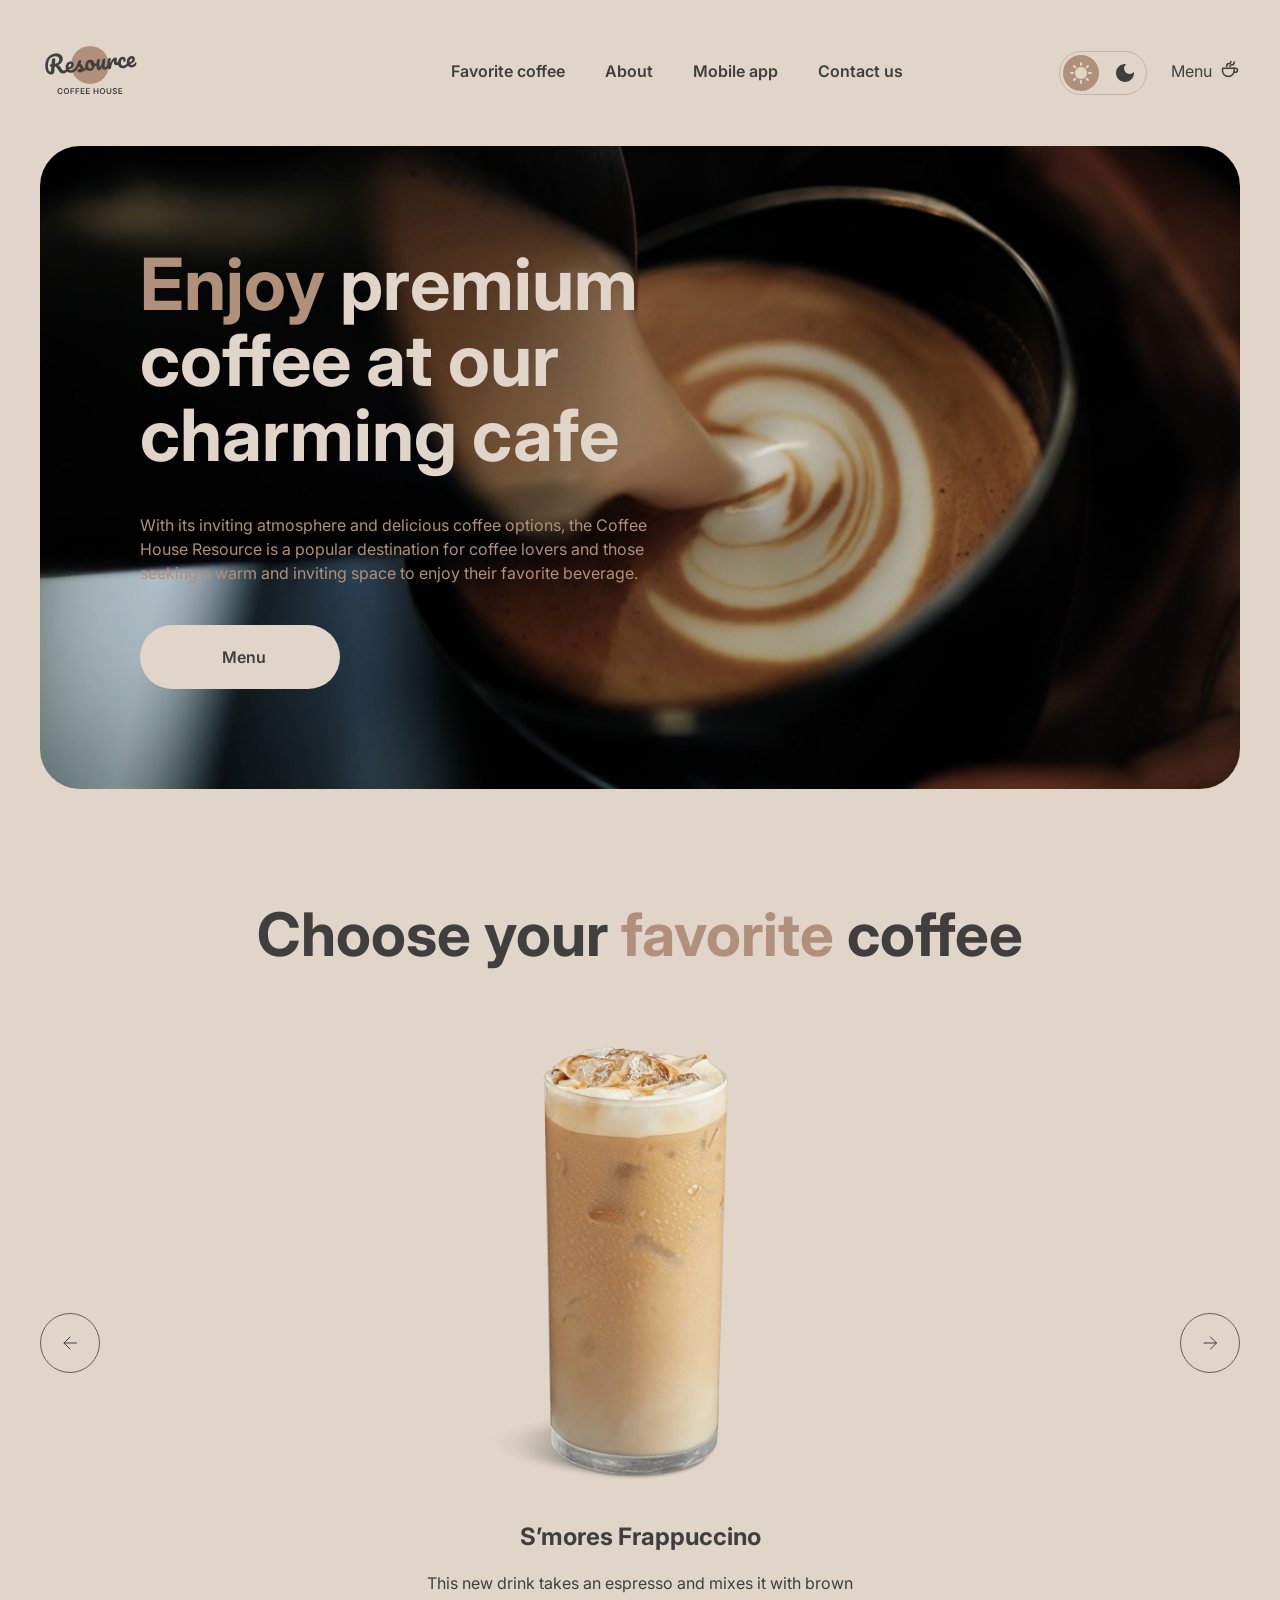
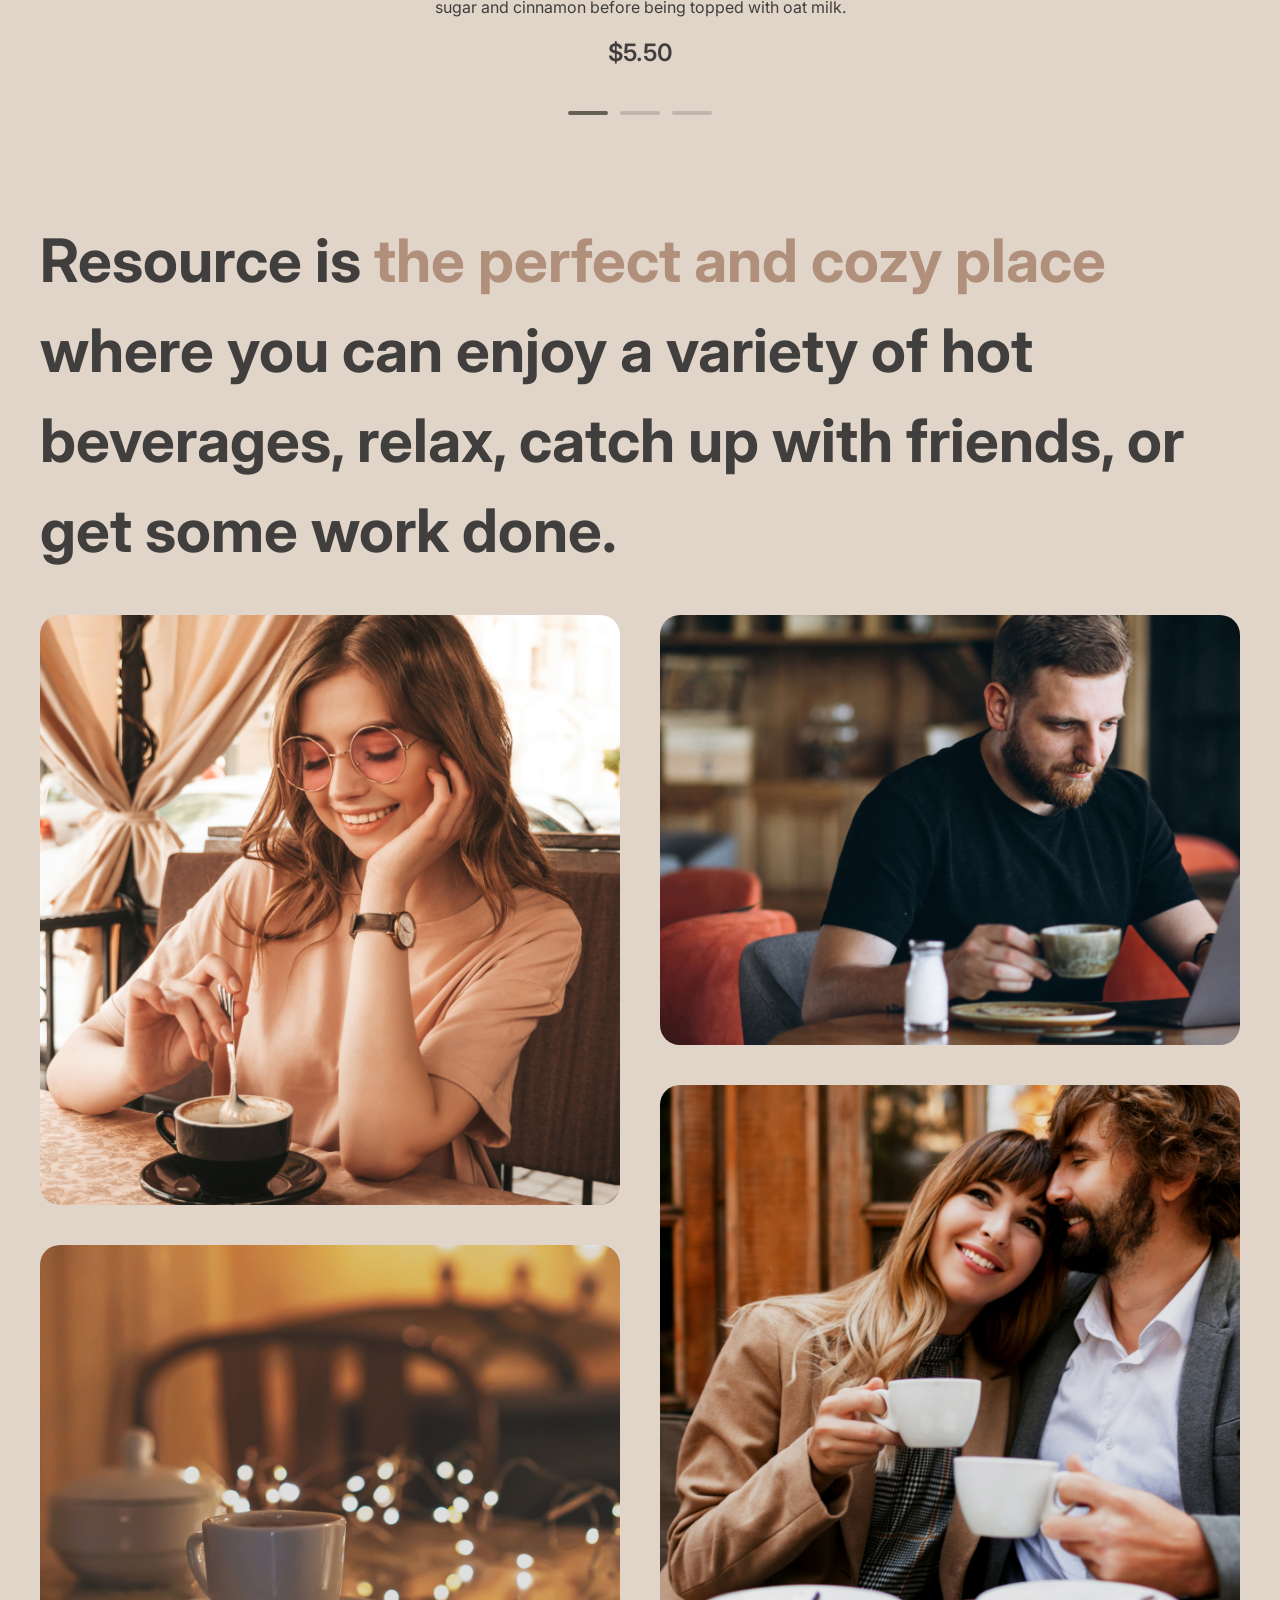
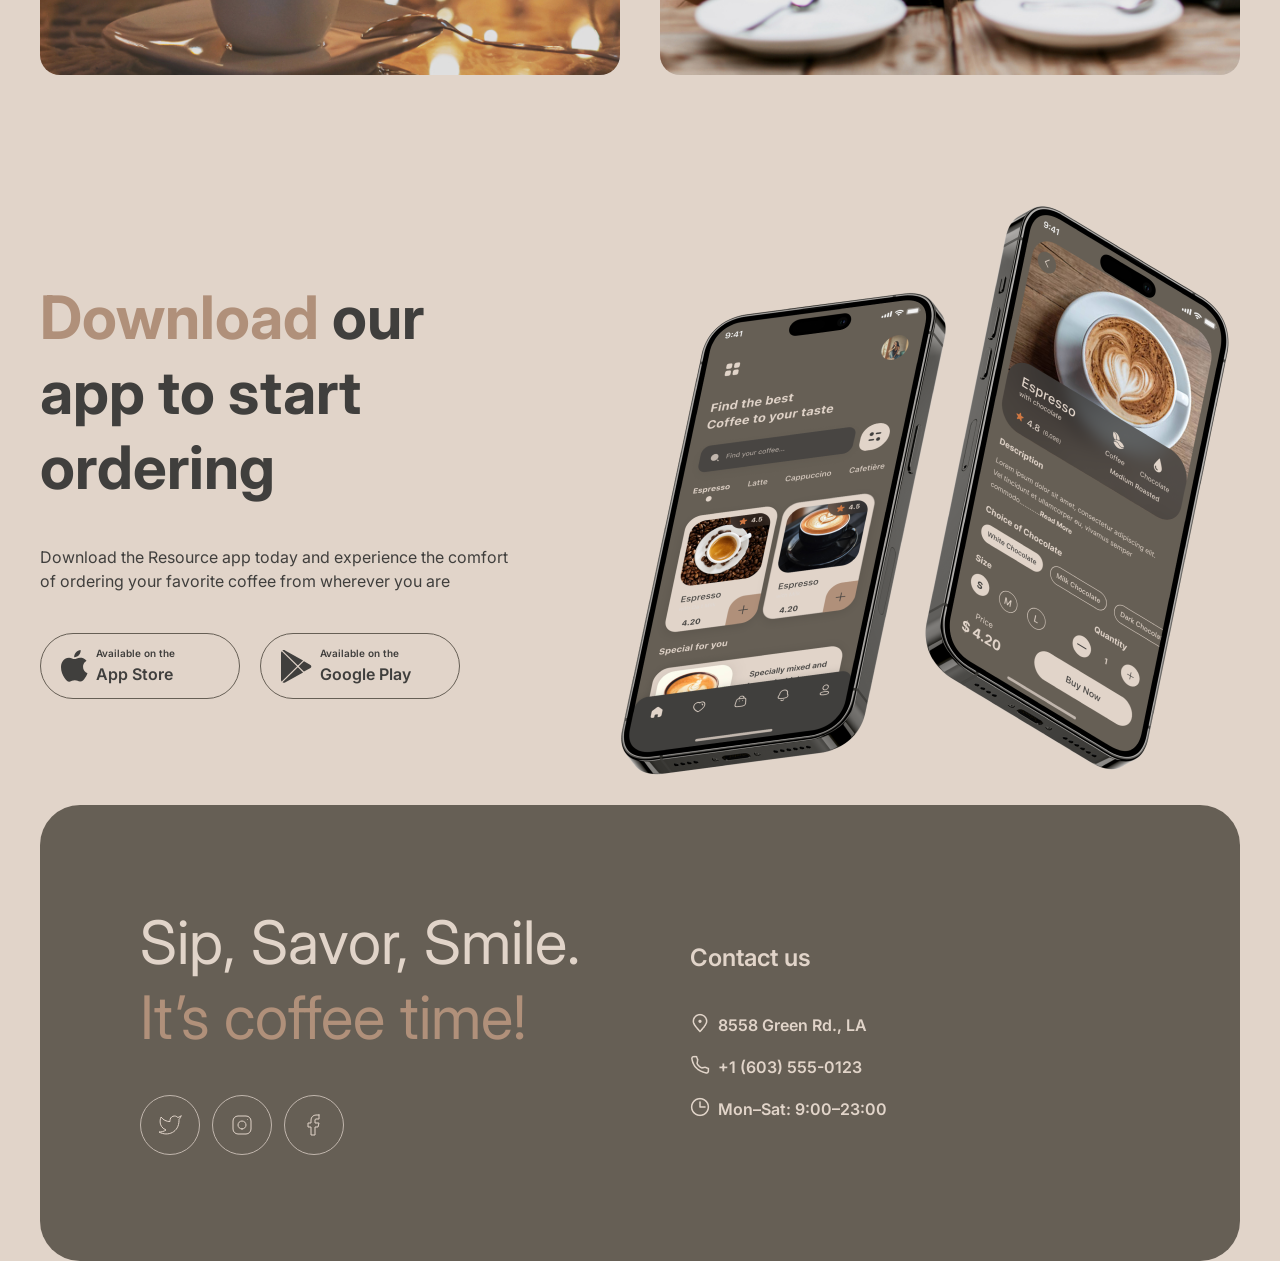
==== commit 86a35d35: "fix: fix errors according validator" ====
--- a/index.html
+++ b/index.html
@@ -87,7 +87,7 @@
                     <!-- Иконка солнца -->
                     <svg class="header__theme-toggle header__theme-toggle--sun" width="36" height="36"
                         viewBox="0 0 36 36" fill="none" xmlns="http://www.w3.org/2000/svg" aria-hidden="true">
-                        <rect width="36" height="36" rx="18" fill="#B0907A" />
+                        <rect class="header__sun-bg" width="36" height="36" rx="18" fill="#B0907A" />
                         <path
                             d="M17 10V8C17 7.45 17.45 7 18 7C18.55 7 19 7.45 19 8V10C19 10.55 18.55 11 18 11C17.45 11 17 10.55 17 10ZM24.36 13.05L25.77 11.63C26.16 11.24 26.16 10.61 25.77 10.22C25.38 9.83 24.75 9.83 24.36 10.22L22.95 11.64C22.56 12.03 22.56 12.66 22.95 13.05C23.34 13.44 23.97 13.44 24.36 13.05ZM28 17H26C25.45 17 25 17.45 25 18C25 18.55 25.45 19 26 19H28C28.55 19 29 18.55 29 18C29 17.45 28.55 17 28 17ZM18 25C17.45 25 17 25.45 17 26V28C17 28.55 17.45 29 18 29C18.55 29 19 28.55 19 28V26C19 25.45 18.55 25 18 25ZM11.64 13.05L10.22 11.64C9.83 11.25 9.83 10.61 10.22 10.23C10.61 9.85 11.25 9.84 11.63 10.23L13.04 11.64C13.43 12.03 13.43 12.67 13.04 13.05C12.65 13.43 12.02 13.44 11.64 13.05ZM22.95 22.95C22.56 23.34 22.56 23.98 22.95 24.36L24.36 25.77C24.75 26.16 25.39 26.16 25.77 25.77C26.16 25.38 26.16 24.74 25.77 24.36L24.36 22.95C23.98 22.56 23.34 22.56 22.95 22.95ZM8 19H10C10.55 19 11 18.55 11 18C11 17.45 10.55 17 10 17H8C7.45 17 7 17.45 7 18C7 18.55 7.45 19 8 19ZM11.64 25.78L13.05 24.37C13.44 23.98 13.44 23.34 13.05 22.96C12.66 22.58 12.02 22.57 11.64 22.96L10.23 24.37C9.84 24.76 9.84 25.4 10.23 25.78C10.61 26.17 11.25 26.17 11.64 25.78ZM18 12C14.69 12 12 14.69 12 18C12 21.31 14.69 24 18 24C21.31 24 24 21.31 24 18C24 14.69 21.31 12 18 12Z"
                             fill="#E1D4C9" />
@@ -232,7 +232,7 @@
                     <p class="mobile-app__description">Download the Resource app today and experience the comfort of
                         ordering your favorite coffee from wherever you are</p>
                     <div class="mobile-app__store">
-                        <button class="mobile-app__btn">
+                        <a class="mobile-app__btn" href="#">
                             <svg class="mobile-app__icon" width="27" height="32" viewBox="0 0 27 32" fill="none"
                                 xmlns="http://www.w3.org/2000/svg">
                                 <path class="mobile-app__icon-path"
@@ -246,8 +246,8 @@
                                 <span class="mobile-app__available">Available on the</span>
                                 <h3 class="mobile-app__label">App Store</h3>
                             </div>
-                        </button>
-                        <button class="mobile-app__btn">
+                        </a>
+                        <a class="mobile-app__btn" href="#">
                             <svg width="31" height="33" viewBox="0 0 31 33" fill="none"
                                 xmlns="http://www.w3.org/2000/svg">
                                 <path class="mobile-app__icon-path"
@@ -267,7 +267,7 @@
                                 <span class="mobile-app__available">Available on the</span>
                                 <h3 class="mobile-app__label">Google Play</h3>
                             </div>
-                        </button>
+                        </a>
                     </div>
                 </div>
                 <img src="img/mobile-screens.png" alt="Mobeli app">
@@ -317,9 +317,12 @@
                 <div class="footer__contacts">
                     <h2 class="footer__heading">Contact us</h2>
                     <ul class="footer__contacts-list">
-                        <li class="footer__contacts-item footer__address">8558 Green Rd., LA</li>
+                        <li class="footer__contacts-item footer__address"><a class="footer__address-link"
+                                href="https://maps.app.goo.gl/nfYd19XD66nWu4J37" target="_blank"
+                                rel="noopener noreferrer">8558 Green Rd., LA</a></li>
                         <li class="footer__contacts-item footer__tel">
-                            <a class="footer__tel-link" href="tel:+16035550123"">+1 (603) 555-0123</a></li>
+                            <a class="footer__tel-link" href="tel:+16035550123">+1 (603) 555-0123</a>
+                        </li>
                         <li class=" footer__contacts-item footer__schedule">Mon–Sat: 9:00–23:00
                         </li>
                     </ul>
--- a/style.css
+++ b/style.css
@@ -233,6 +233,30 @@
   padding: 3px;
 }
 
+.header__theme-switch:hover .header__moon-bg {
+  fill: #665f55;
+}
+
+.header__moon-icon {
+  transition: fill 0.3s ease;
+}
+
+.header__theme-switch:hover .header__moon-icon {
+  fill: #e1d4c9;
+}
+
+.header__sun-bg {
+  transition: fill 0.3s ease;
+}
+
+[data-theme="dark"] .header__theme-switch .header__sun-bg {
+  fill: transparent;
+}
+
+[data-theme="dark"] .header__theme-switch:hover .header__sun-bg {
+  fill: #403f3d;
+}
+
 .header__moon-bg {
   fill: var(--color-moon-bg);
   transition: fill 0.3s ease;
@@ -279,8 +303,6 @@
 }
 
 /*hero section*/
-.hero__container {
-}
 
 .hero__content-wrapper {
   background-image: url("/img/img-hero.jpg");
@@ -416,12 +438,16 @@
 }
 
 [data-theme="dark"] .favorite-coffee__arrow-rect {
-  fill: #665f55;
-  stroke: #665f55;
+  stroke: #e1d4c9;
 }
 
 [data-theme="dark"] .favorite-coffee__arrow-path {
   stroke: #e1d4c9;
+}
+
+[data-theme="dark"] .favorite-coffee__arrow:hover .favorite-coffee__arrow-rect {
+  fill: #403f3d;
+  stroke: #403f3d;
 }
 
 .favorite-coffee__item-img {
@@ -596,7 +622,7 @@
 }
 
 [data-theme="dark"] .mobile-app__btn:hover {
-  background-color: #403F3D;
+  background-color: #403f3d;
   .mobile-app__available,
   .mobile-app__label {
     color: #e1d4c9;
@@ -616,7 +642,7 @@
 }
 
 [data-theme="dark"] .footer__wrapper {
-  background-color: #403F3D;
+  background-color: #403f3d;
 }
 
 .footer__slogan-n-social {
@@ -642,16 +668,24 @@
 }
 
 .social-icon path {
-  stroke: #E1D4C9; /* Обязательно укажите начальный цвет */
+  stroke: #e1d4c9; /* Обязательно укажите начальный цвет */
   transition: stroke 0.3s ease;
 }
 
 .social-icon:hover rect {
-  fill: #E1D4C9;
+  fill: #e1d4c9;
 }
 
 .social-icon:hover path {
-  stroke: #403F3D;
+  stroke: #403f3d;
+}
+
+[data-theme="dark"] .social-icon:hover rect {
+  fill: #292826;
+}
+
+[data-theme="dark"] .social-icon:hover path {
+  stroke: #e1d4c9;
 }
 
 .footer__contacts {
@@ -689,6 +723,27 @@
 
 .footer__schedule::before {
   content: url("icons/clock.png");
+}
+
+.footer__address-link {
+  position: relative;
+}
+
+/* Настройки подчеркивающей линии */
+.footer__address-link::after {
+  content: "";
+  position: absolute;
+  left: 0;
+  bottom: -4px;
+  width: 100%;
+  height: 4px;
+  background-color: currentColor;
+  opacity: 0;
+  transition: opacity 0.3s ease;
+}
+
+.footer__address-link:hover::after {
+  opacity: 1;
 }
 
 /*menu page*/
@@ -720,6 +775,14 @@
   transition:
     border-color 0.3s ease,
     background-color 0.3s ease;
+}
+
+.menu__tab:hover {
+  background-color: #665f55;
+
+  & .menu__tab-btn {
+    color: #e1d4c9;
+  }
 }
 
 [data-theme="dark"] .menu__tab {
@@ -774,7 +837,7 @@
   background-position: center;
   flex-shrink: 0; /* Чтобы иконка не сжималась, если кнопка во flex-контейнере */
   border-radius: 100px;
-  background-color: #665f55;
+  background-color: #c1b6ad;
   transition: background-color 0.3s ease;
 }
 
@@ -782,13 +845,24 @@
   background-color: #e1d4c9;
 }
 
+[data-theme="dark"] .menu__tab-btn::before {
+  background-color: #665f55;
+}
+
 [data-theme="dark"] .menu__tab--active .menu__tab-btn::before {
   background-color: #292826;
 }
 
+[data-theme="dark"] .menu__tab:hover .menu__tab-btn::before {
+  background-color: #292826;
+}
+
+[data-theme="dark"] .menu__tab:hover {
+  background-color: #403f3d;
+}
+
 .menu__cards {
   display: grid;
-  /*grid-template-columns: repeat(4, 1fr);*/
   grid-template-columns: repeat(auto-fit, minmax(310px, 1fr));
   grid-auto-rows: auto;
   gap: 40px;
@@ -806,6 +880,16 @@
   border: 1px solid #c1b6ad;
   border-radius: 40px;
   transition: border-color 0.3s ease;
+  cursor: pointer;
+  transition:
+    transform 0.3s ease,
+    box-shadow 0.3s ease;
+  will-change: transform;
+}
+
+.menu__card:hover {
+  transform: translateY(-6px);
+  box-shadow: 0 12px 24px rgba(0, 0, 0, 0.1);
 }
 
 [data-theme="dark"] .menu__card {
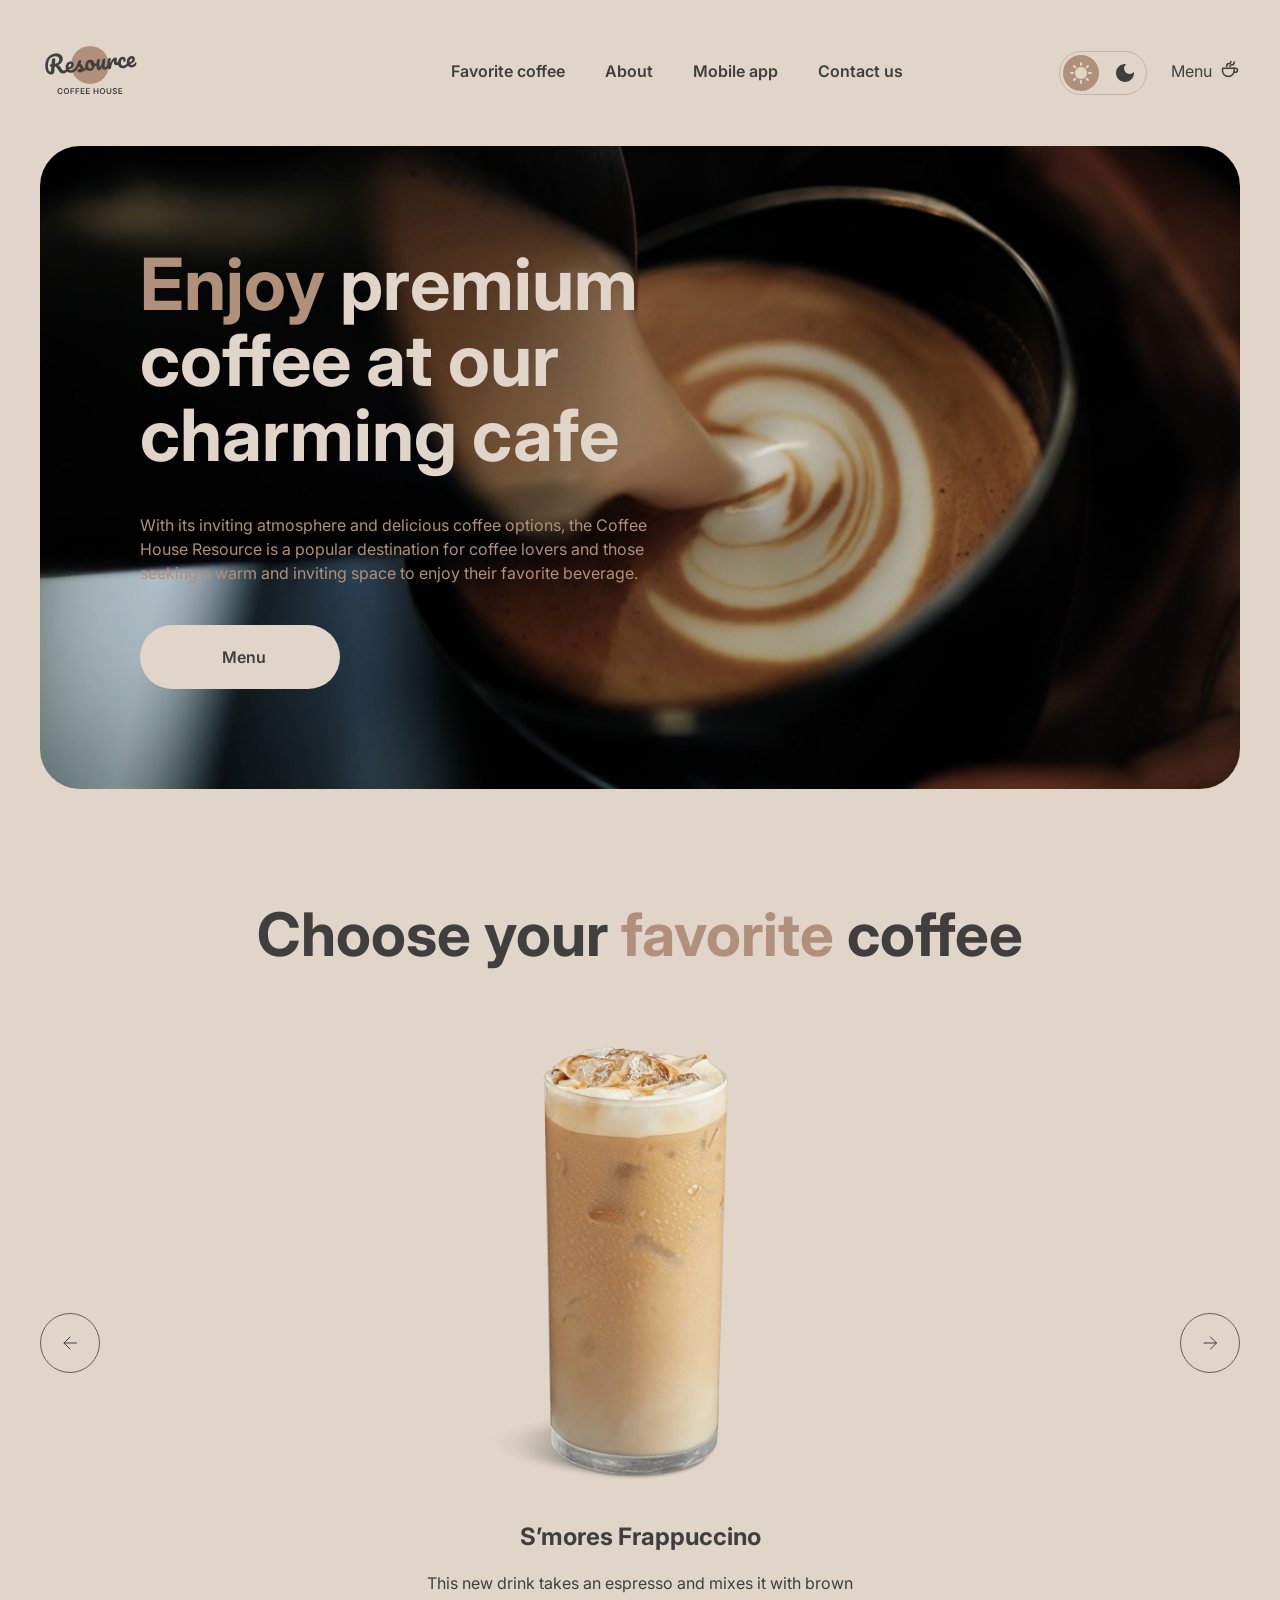
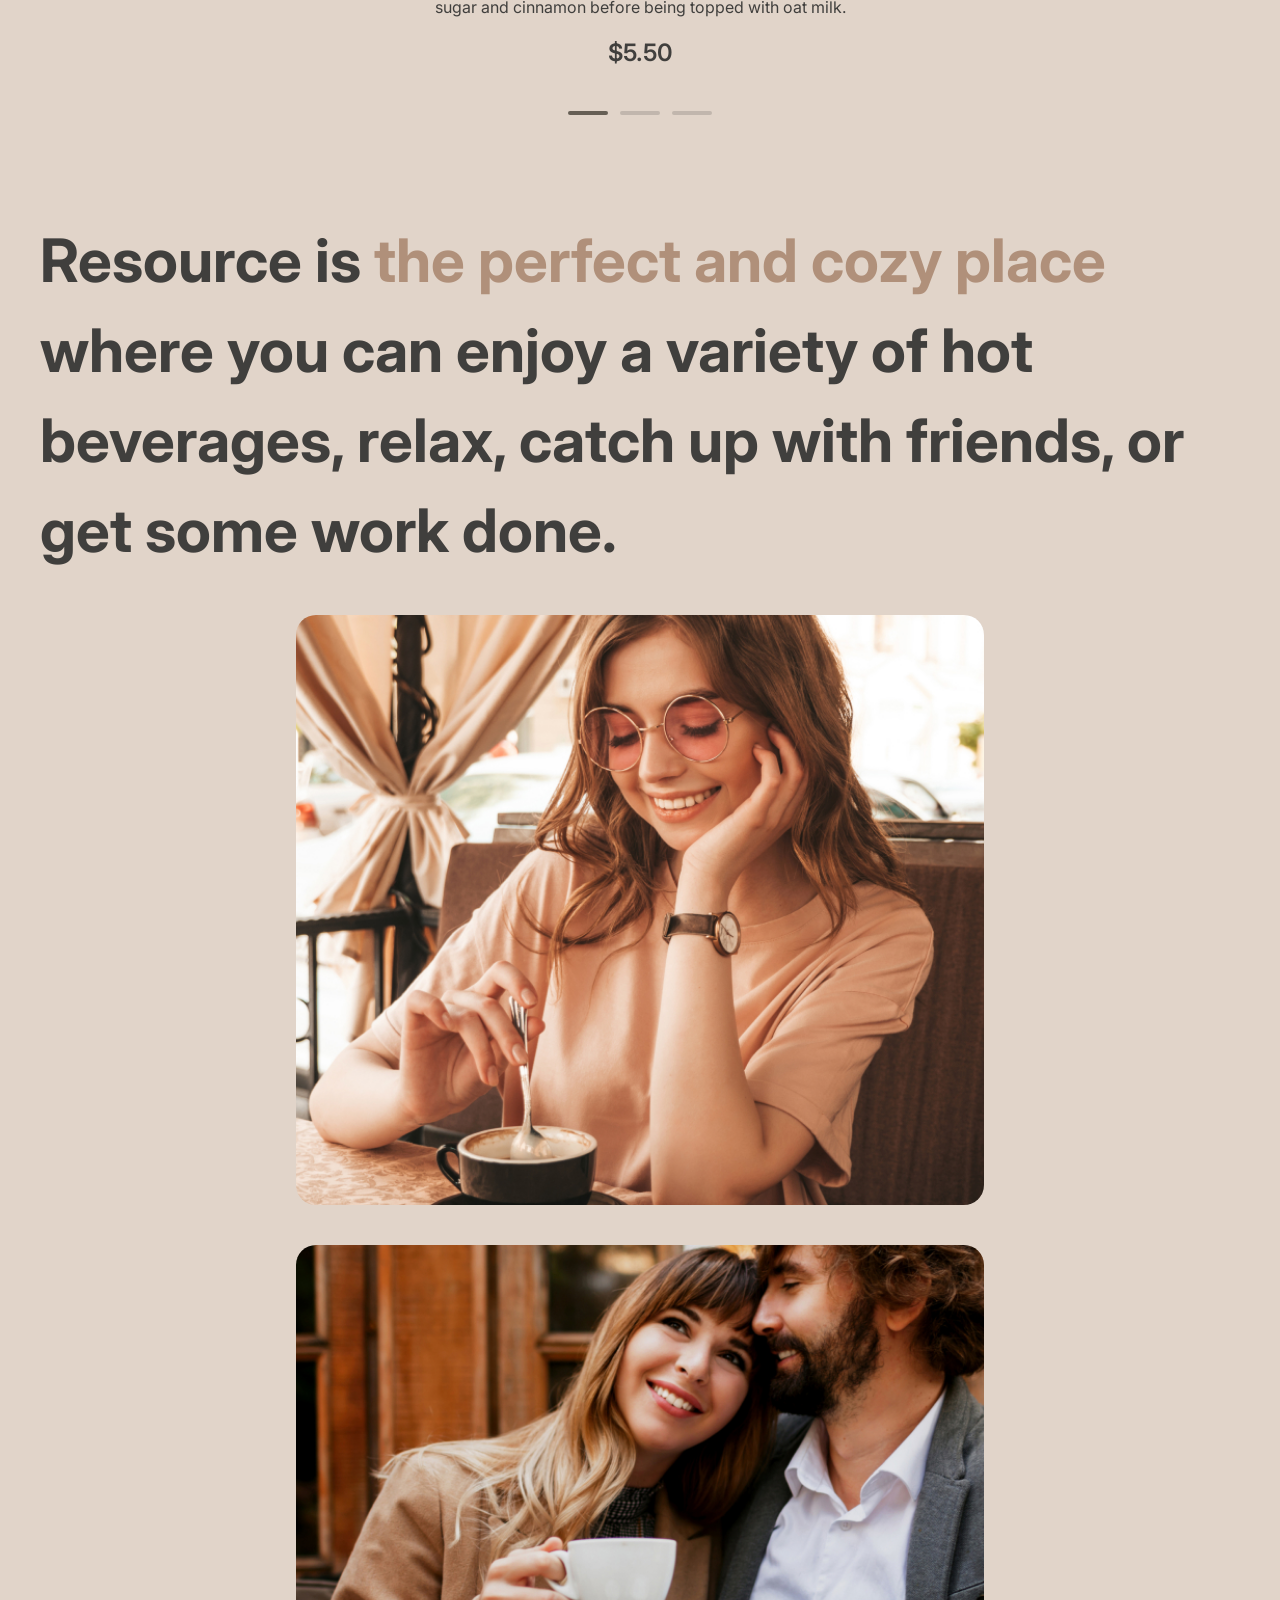
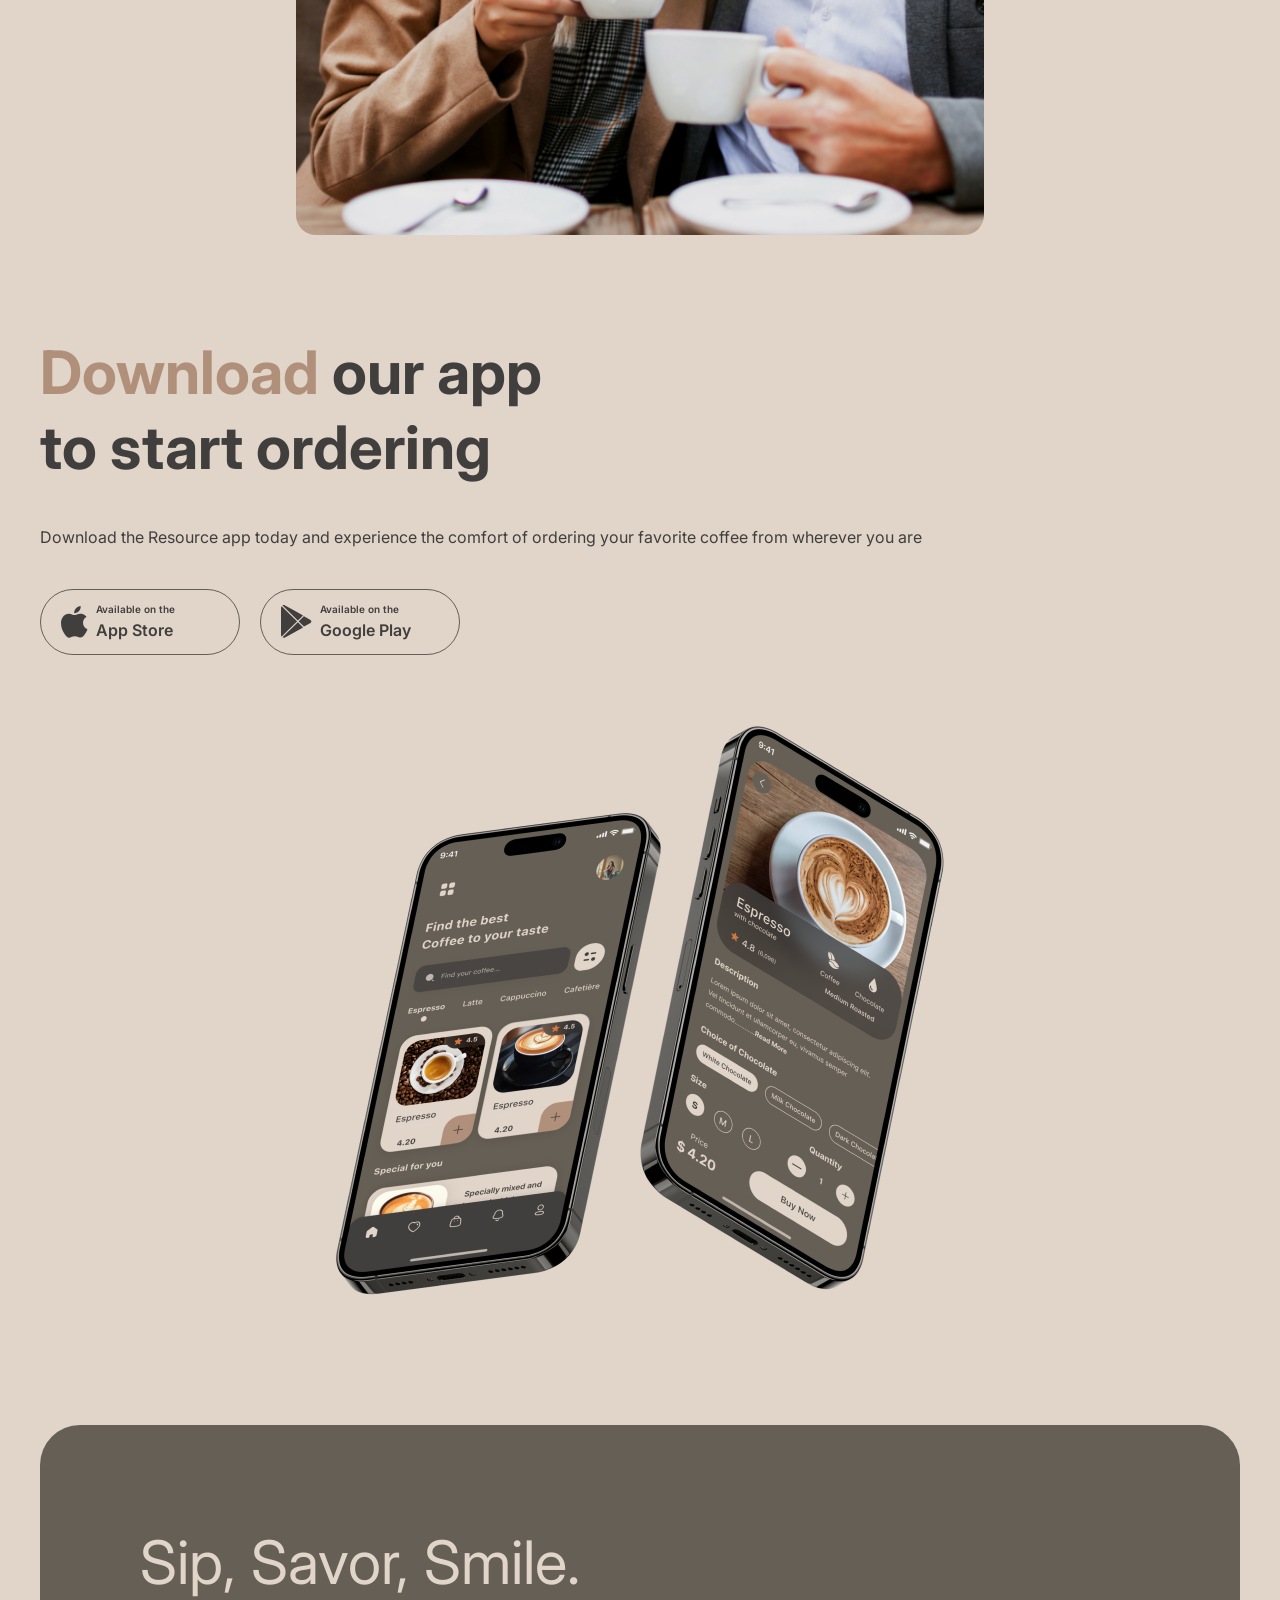
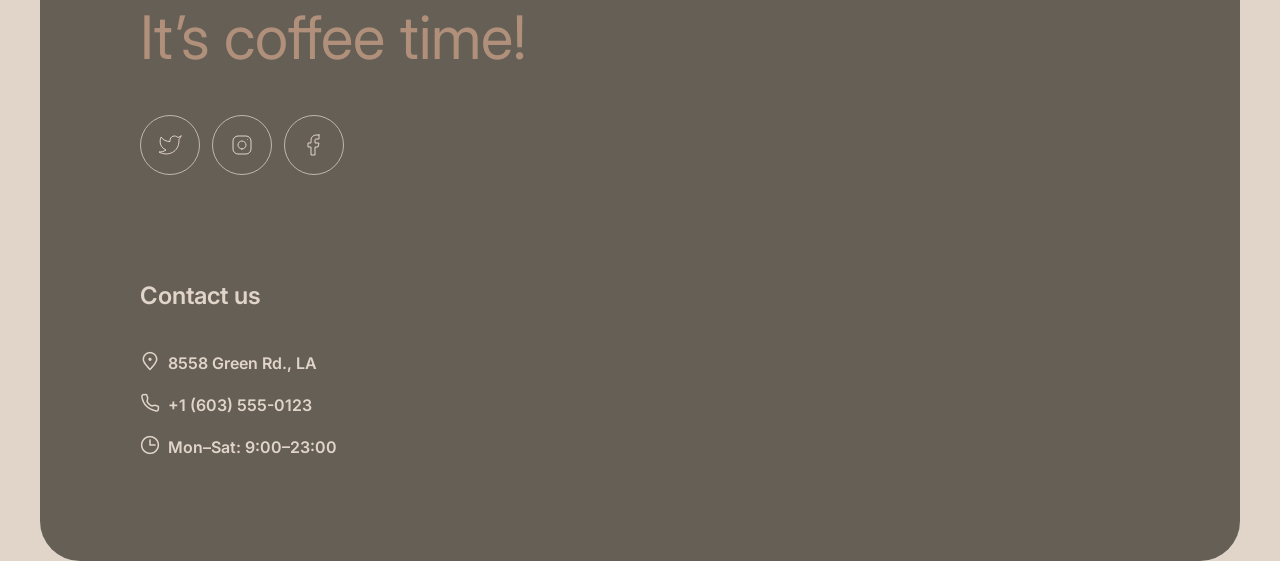
==== commit 0ba3cb96: "feat: add main page layout for 768px" ====
--- a/index.html
+++ b/index.html
@@ -123,6 +123,10 @@
                     </a>
                     <span class="header__menu-underline"></span>
                 </div>
+                <div class="burger-button">
+                    <span class="burger-button__dash burger-button__top-dash"></span>
+                    <span class="burger-button__dash burger-button__bottom-dash"></span>
+                </div>
             </div>
 
         </div>
@@ -161,7 +165,8 @@
                                     d="M13.334 9.16663H15.4173C16.5679 9.16663 17.5007 10.0994 17.5007 11.25C17.5007 12.4006 16.5679 13.3333 15.4173 13.3333H14.1673"
                                     stroke="currentColor" stroke-width="1.5" stroke-linecap="round"
                                     stroke-linejoin="round" />
-                            </svg></a>
+                            </svg>
+                        </a>
                     </div>
                 </div>
             </div>
@@ -227,7 +232,7 @@
         <section id="mobile-app" class="mobile-app">
             <div class="container mobile-app__container">
                 <div class="mobile-app__content">
-                    <h2 class="mobile-app__heading"><span class="accent-text-color">Download</span> our app
+                    <h2 class="mobile-app__heading"><span class="accent-text-color">Download</span> our app <br>
                         to start ordering</h2>
                     <p class="mobile-app__description">Download the Resource app today and experience the comfort of
                         ordering your favorite coffee from wherever you are</p>
@@ -270,7 +275,7 @@
                         </a>
                     </div>
                 </div>
-                <img src="img/mobile-screens.png" alt="Mobeli app">
+                <img class="mobile-app__img" src="img/mobile-screens.png" alt="Mobeli app">
             </div>
         </section>
 
--- a/style.css
+++ b/style.css
@@ -42,7 +42,7 @@
   font-style: italic;
   font-weight: 100 900;
   font-display: swap;
-  src: url("/fonts/Inter-Cyrillic-italic.woff2") format("woff2");
+  src: url("fonts/Inter-Cyrillic-italic.woff2") format("woff2");
   unicode-range: U+0301, U+0400-045F, U+0490-0491, U+04B0-04B1, U+2116;
 }
 
@@ -52,7 +52,7 @@
   font-style: normal;
   font-weight: 100 900;
   font-display: swap;
-  src: url("/fonts/Inter-Cyrillic-normal.woff2") format("woff2");
+  src: url("fonts/Inter-Cyrillic-normal.woff2") format("woff2");
   unicode-range: U+0301, U+0400-045F, U+0490-0491, U+04B0-04B1, U+2116;
 }
 
@@ -62,7 +62,7 @@
   font-style: italic;
   font-weight: 100 900;
   font-display: swap;
-  src: url("/fonts/Inter-Latin-italic.woff2") format("woff2");
+  src: url("fonts/Inter-Latin-italic.woff2") format("woff2");
   unicode-range:
     U+0000-00FF, U+0131, U+0152-0153, U+02BB-02BC, U+02C6, U+02DA, U+02DC,
     U+0304, U+0308, U+0329, U+2000-206F, U+20AC, U+2122, U+2191, U+2193, U+2212,
@@ -75,7 +75,7 @@
   font-style: normal;
   font-weight: 100 900;
   font-display: swap;
-  src: url("/fonts/Inter-Latin-normal.woff2") format("woff2");
+  src: url("fonts/Inter-Latin-normal.woff2") format("woff2");
   unicode-range:
     U+0000-00FF, U+0131, U+0152-0153, U+02BB-02BC, U+02C6, U+02DA, U+02DC,
     U+0304, U+0308, U+0329, U+2000-206F, U+20AC, U+2122, U+2191, U+2193, U+2212,
@@ -302,10 +302,40 @@
   align-self: baseline;
 }
 
+.burger-button {
+  height: 44px;
+  width: 44px;
+  border-radius: 100px;
+  border: 1px solid #665f55;
+  cursor: pointer;
+  display: flex;
+  flex-direction: column;
+  align-items: center;
+  justify-content: center;
+  gap: 5px;
+  display: none;
+}
+
+@media (max-width: 864px) {
+  .burger-button {
+    display: flex;
+  }
+  .header__nav-list {
+    display: none;
+  }
+}
+
+.burger-button__dash {
+  display: block;
+  width: 16px;
+  height: 0px;
+  border: 1.5px solid #403f3d;
+}
+
 /*hero section*/
 
 .hero__content-wrapper {
-  background-image: url("/img/img-hero.jpg");
+  background-image: url("img/img-hero.jpg");
   background-size: cover;
   background-repeat: no-repeat;
   background-position: center;
@@ -517,12 +547,30 @@
 
 .about__image {
   max-width: 660px;
+  width: 100%;
   border-radius: 20px;
   background-size: calc(100% + 66px) auto;
   background-position: center;
   background-repeat: no-repeat;
 }
 
+@media (max-width: 1439px) {
+  .about__images {
+    flex-wrap: nowrap;
+    align-items: center;
+    max-height: none;
+  }
+  .about__image-2,
+  .about__image-3 {
+    display: none;
+  }
+  .about__image-1,
+  .about__image-4 {
+    width: 688px;
+    max-width: 100%;
+  }
+}
+
 .about__image-1 {
   background-image: url("img/about-1.jpg");
   height: 590px;
@@ -548,7 +596,21 @@
   display: flex;
   justify-content: space-between;
   align-items: center;
-  gap: 100px;
+  gap: clamp(40px, 40px + (100 - 40) * (100vw - 1280px) / (1440 - 1280), 100px);
+  padding-bottom: 100px;
+}
+
+@media (max-width: 1280px) {
+  .mobile-app__container {
+    flex-wrap: wrap;
+    flex-direction: column;
+  }
+  .mobile-app__content {
+    align-self: start;
+  }
+  .mobile-app__img {
+    align-self: center;
+  }
 }
 
 .mobile-app__content {
@@ -639,6 +701,13 @@
   gap: 100px;
   color: var(--text-overlay-color);
   transition: background-color 0.3s ease;
+}
+
+@media (max-width: 1280px) {
+  .footer__wrapper {
+    flex-direction: column;
+    align-items: start;
+  }
 }
 
 [data-theme="dark"] .footer__wrapper {
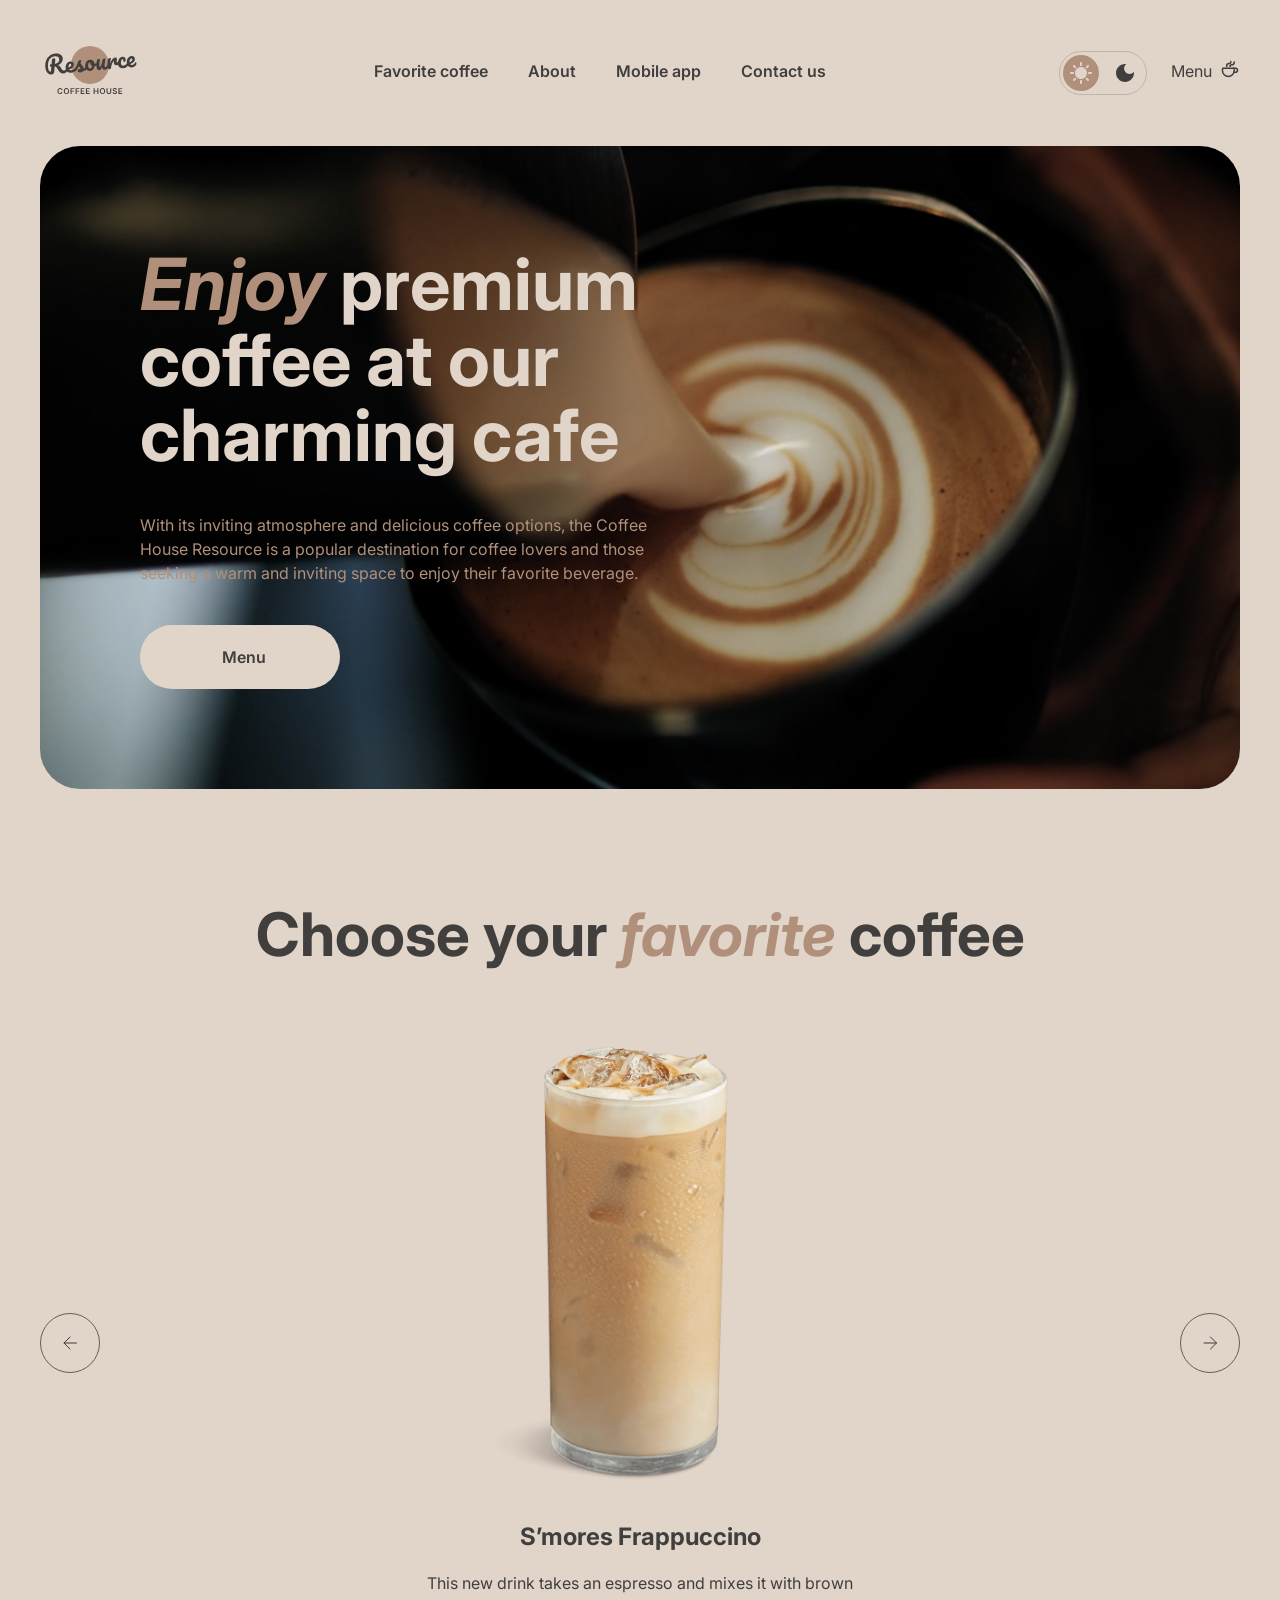
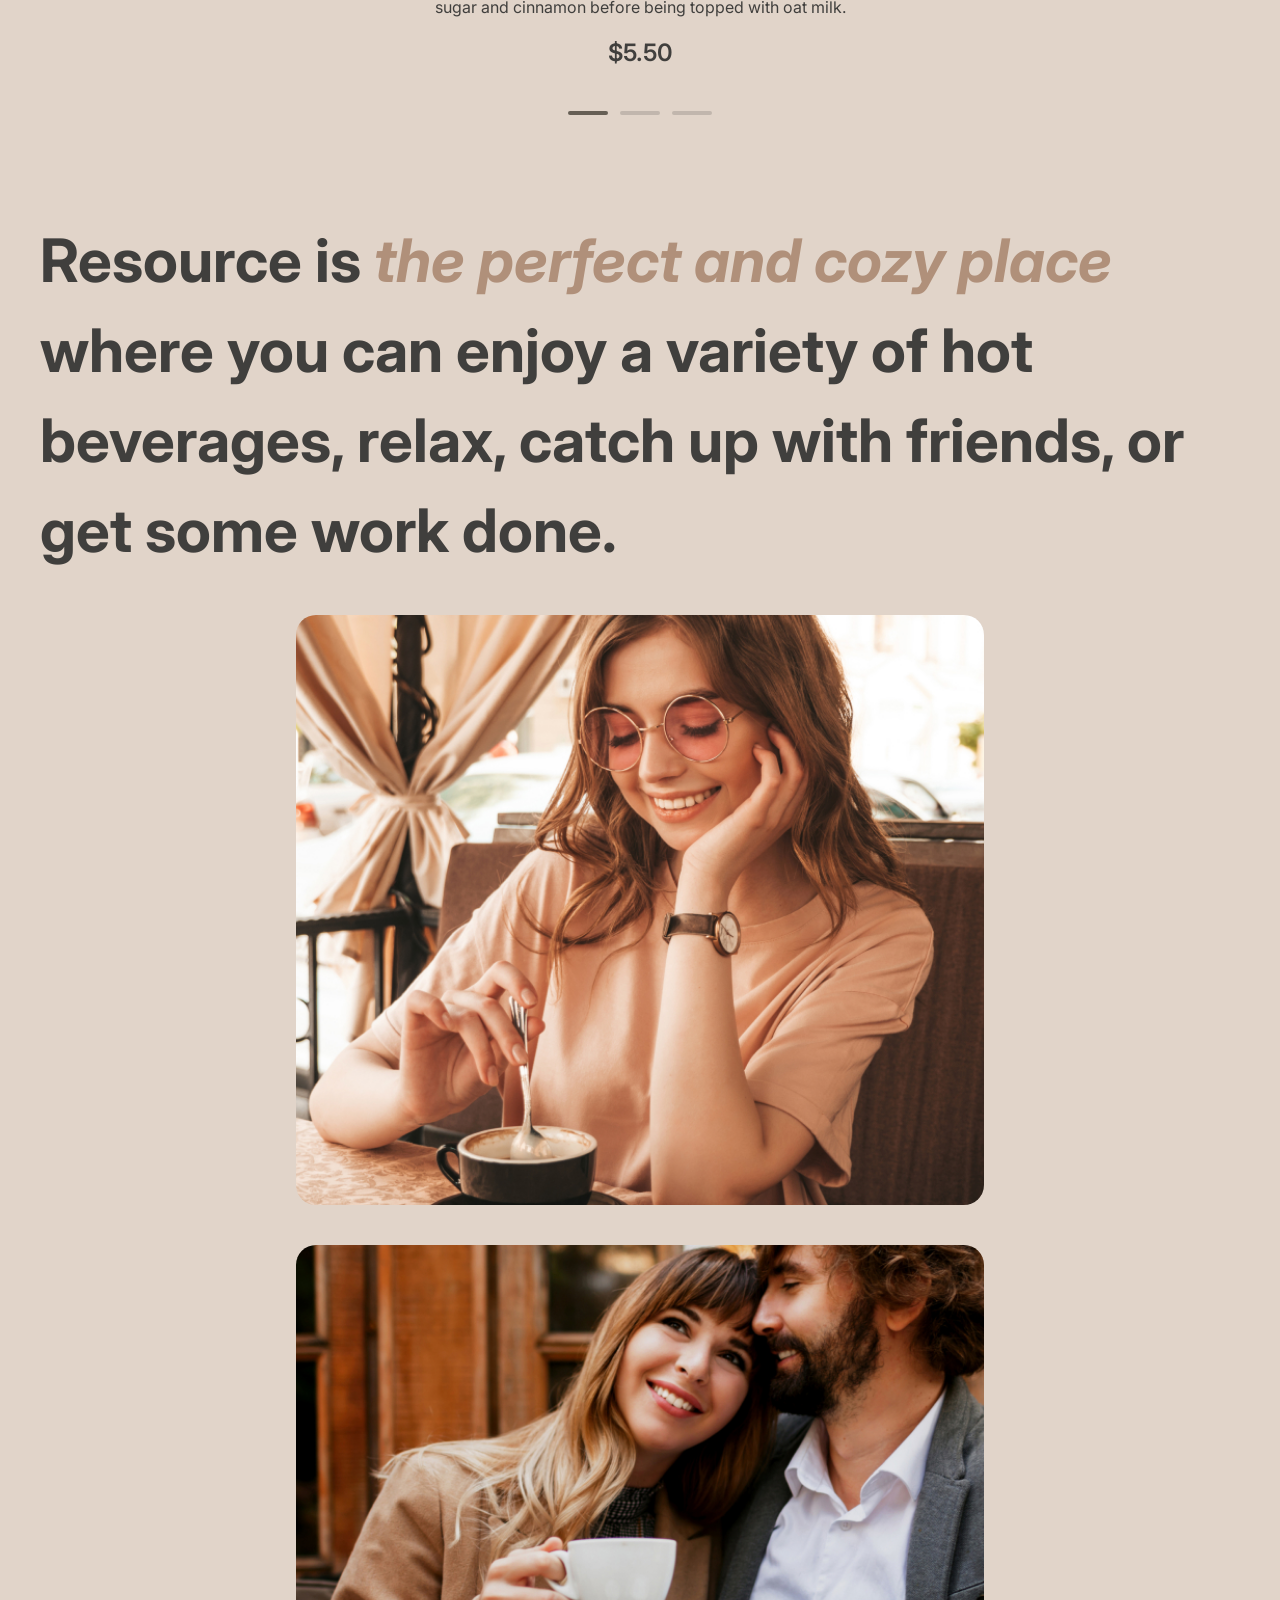
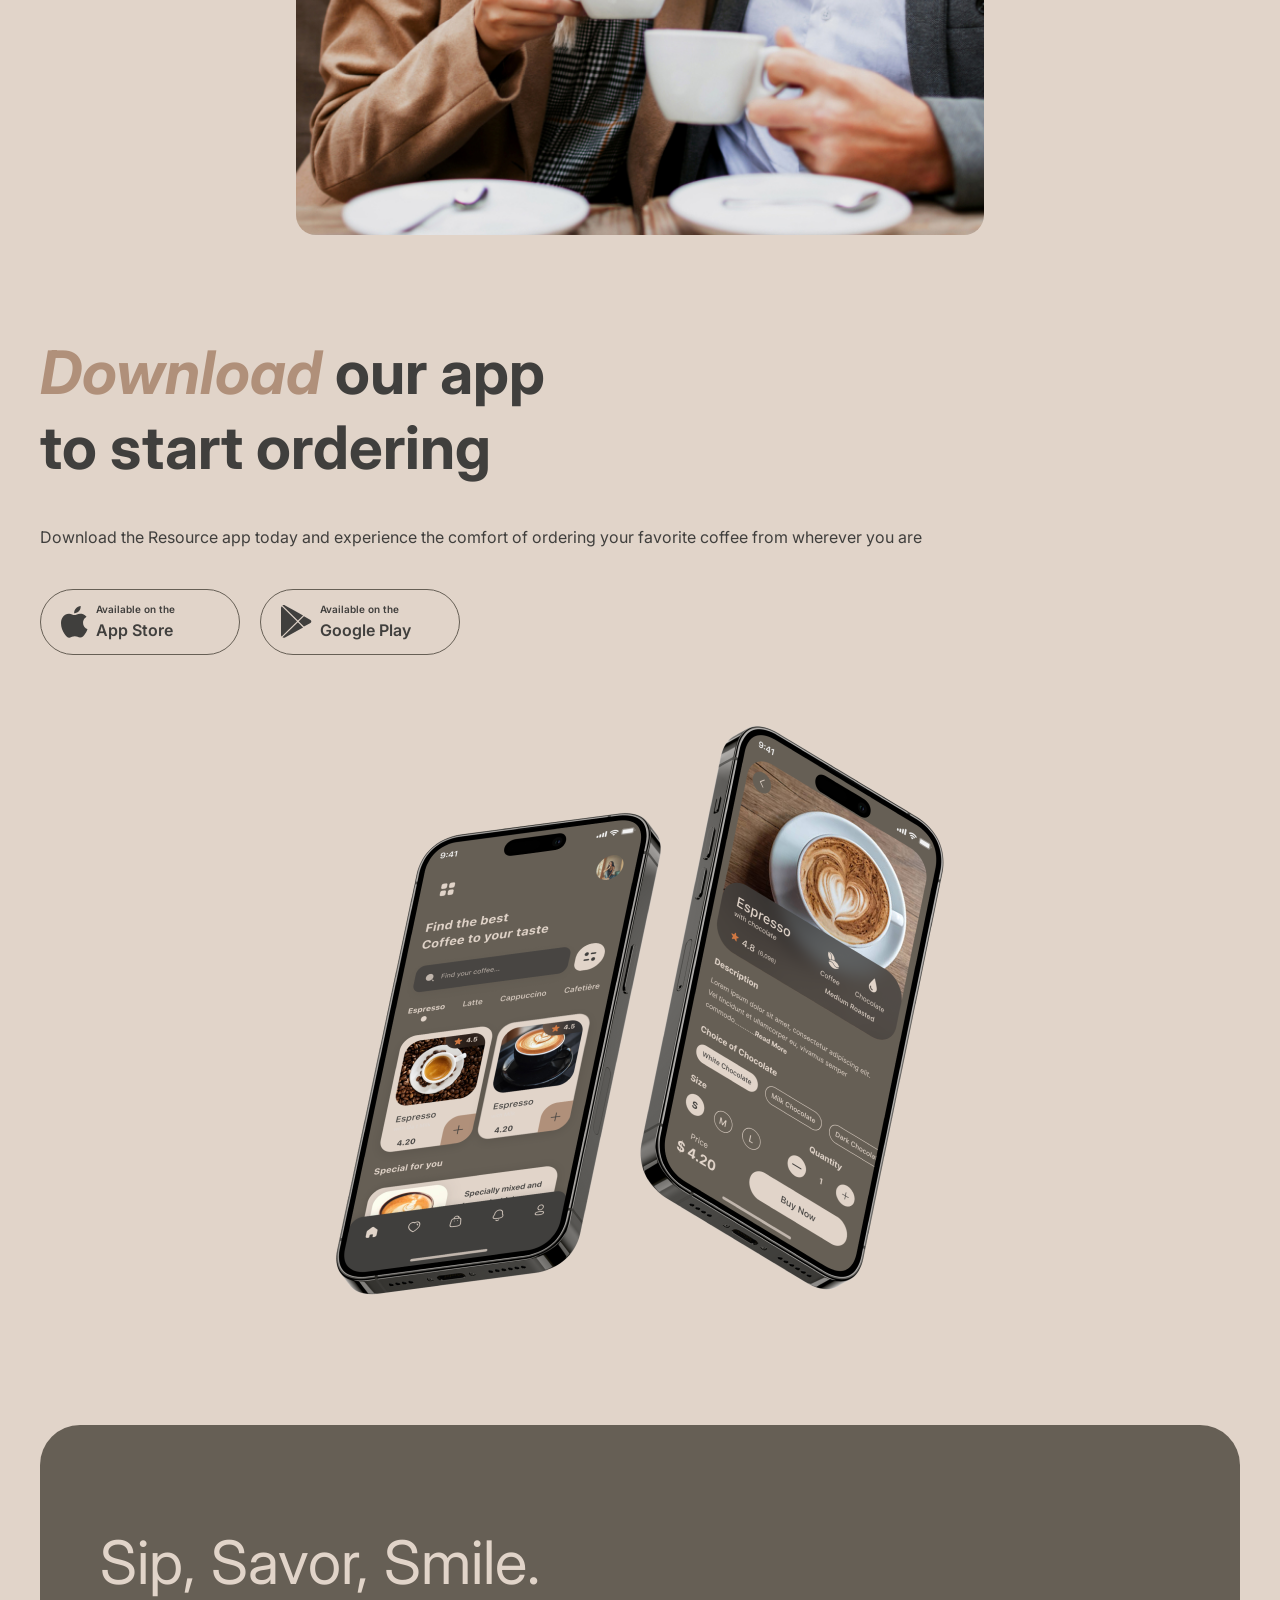
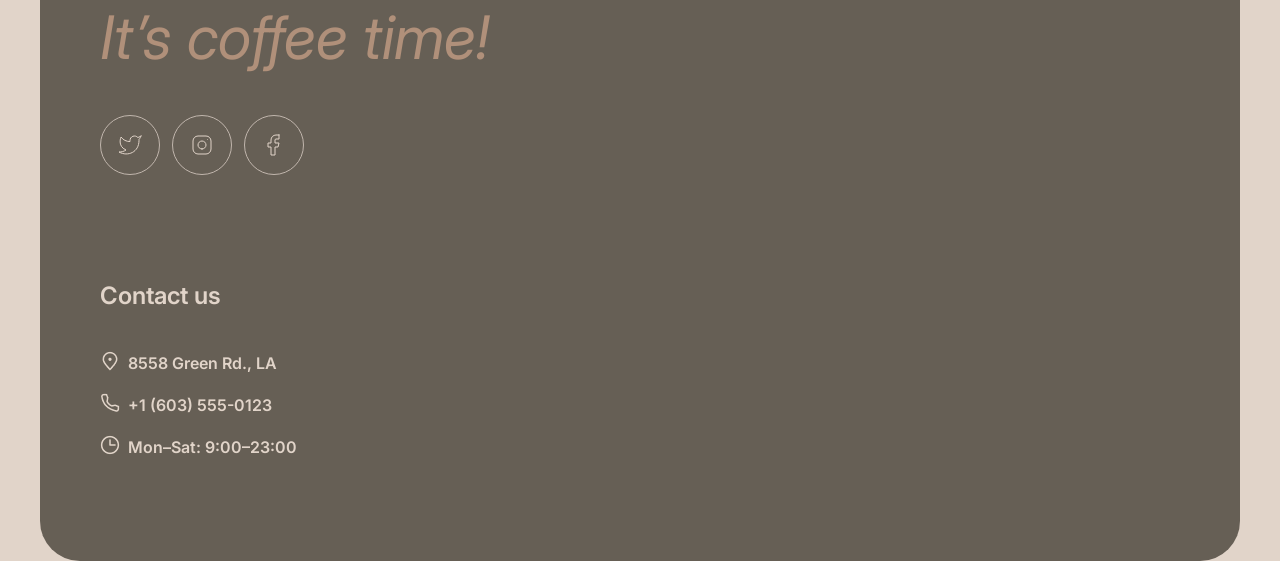
==== commit fa8dc32f: "fix: include menu into nav tag" ====
--- a/index.html
+++ b/index.html
@@ -67,21 +67,22 @@
                 </svg>
             </a>
 
-            <nav class="header__nav"></nav>
-            <ul class="header__nav-list">
-                <li class="header__nav-item">
-                    <a class="header__nav-link" href="#favorite-coffee">Favorite coffee</a>
-                </li>
-                <li class="header__nav-item">
-                    <a class="header__nav-link" href="#about">About</a>
-                </li>
-                <li class="header__nav-item">
-                    <a class="header__nav-link" href="#mobile-app">Mobile app</a>
-                </li>
-                <li class="header__nav-item">
-                    <a class="header__nav-link" href="#contacts">Contact us</a>
-                </li>
-            </ul>
+            <nav class="header__nav">
+                <ul class="header__nav-list">
+                    <li class="header__nav-item">
+                        <a class="header__nav-link" href="#favorite-coffee">Favorite coffee</a>
+                    </li>
+                    <li class="header__nav-item">
+                        <a class="header__nav-link" href="#about">About</a>
+                    </li>
+                    <li class="header__nav-item">
+                        <a class="header__nav-link" href="#mobile-app">Mobile app</a>
+                    </li>
+                    <li class="header__nav-item">
+                        <a class="header__nav-link" href="#contacts">Contact us</a>
+                    </li>
+                </ul>
+            </nav>
             <div class="header__menu-n-color">
                 <button class="header__theme-switch" type="button" aria-label="Switch theme">
                     <!-- Иконка солнца -->
--- a/style.css
+++ b/style.css
@@ -137,6 +137,13 @@
   padding: 0 40px;
 }
 
+@media (max-width: 520px) {
+  .container {
+    padding-left: 16px;
+    padding-right: 16px;
+  }
+}
+
 ul,
 ol {
   list-style: none;
@@ -163,6 +170,7 @@
 
 .accent-text-color {
   color: var(--text-accent-color);
+  font-style: italic;
 }
 
 /*header*/
@@ -303,6 +311,7 @@
 }
 
 .burger-button {
+  position: relative;
   height: 44px;
   width: 44px;
   border-radius: 100px;
@@ -312,7 +321,7 @@
   flex-direction: column;
   align-items: center;
   justify-content: center;
-  gap: 5px;
+  gap: 8px;
   display: none;
 }
 
@@ -320,7 +329,8 @@
   .burger-button {
     display: flex;
   }
-  .header__nav-list {
+  .header__nav-list,
+  .header__menu-wrapper {
     display: none;
   }
 }
@@ -330,6 +340,15 @@
   width: 16px;
   height: 0px;
   border: 1.5px solid #403f3d;
+  transition: transform 0.3s ease;
+}
+
+.burger-button:active .burger-button__top-dash {
+  transform: translateY(5px) rotate(45deg);
+}
+
+.burger-button:active .burger-button__bottom-dash {
+  transform: translateY(-5px) rotate(-45deg);
 }
 
 /*hero section*/
@@ -359,6 +378,25 @@
   color: var(--text-overlay-color);
 }
 
+@media (max-width: 767px) {
+  .hero__title {
+    font-size: 42px;
+  }
+  .hero__content {
+    padding-left: 60px;
+    padding-right: 60px;
+  }
+}
+
+@media (max-width: 480px) {
+  .hero__content {
+    padding-left: 16px;
+    padding-right: 16px;
+    padding-top: 60px;
+    padding-bottom: 60px;
+  }
+}
+
 .hero__title-enjoy {
   color: var(--header__logo-bg);
 }
@@ -435,6 +473,19 @@
   text-align: center;
 }
 
+@media (max-width: 767px) {
+  .favorite-coffee__heading {
+    font-size: 32px;
+    line-height: 1.25;
+  }
+  .favorite-coffee__arrow {
+    display: none;
+  }
+  .favorite-coffee__content {
+    width: 100%;
+  }
+}
+
 .favorite-coffee__slider {
   display: flex;
   justify-content: space-between;
@@ -444,6 +495,7 @@
 .favorite-coffee__content {
   display: flex;
   flex-direction: column;
+  align-items: center;
   gap: 20px;
 }
 
@@ -535,6 +587,13 @@
   flex-direction: column;
   gap: 40px;
   padding-bottom: 100px;
+}
+
+@media (max-width: 767px) {
+  .about__heading {
+    font-size: 32px;
+    line-height: 1.25;
+  }
 }
 
 .about__images {
@@ -571,6 +630,13 @@
   }
 }
 
+@media (max-width: 767px) {
+  .about__image {
+    height: 590px;
+    background-size: cover;
+  }
+}
+
 .about__image-1 {
   background-image: url("img/about-1.jpg");
   height: 590px;
@@ -598,6 +664,12 @@
   align-items: center;
   gap: clamp(40px, 40px + (100 - 40) * (100vw - 1280px) / (1440 - 1280), 100px);
   padding-bottom: 100px;
+}
+
+.mobile-app__content {
+  display: flex;
+  flex-direction: column;
+  gap: 40px;
 }
 
 @media (max-width: 1280px) {
@@ -607,20 +679,24 @@
   }
   .mobile-app__content {
     align-self: start;
+    width: 100%;
   }
   .mobile-app__img {
     align-self: center;
   }
 }
 
-.mobile-app__content {
-  display: flex;
-  flex-direction: column;
-  gap: 40px;
-}
-
 .mobile-app__heading {
   line-height: 1.25;
+}
+
+@media (max-width: 767px) {
+  .mobile-app__heading {
+    font-size: 32px;
+  }
+  .mobile-app__store {
+    flex-wrap: wrap;
+  }
 }
 
 .mobile-app__store {
@@ -707,6 +783,20 @@
   .footer__wrapper {
     flex-direction: column;
     align-items: start;
+    padding-left: 60px;
+    padding-right: 60px;
+  }
+}
+
+@media (max-width: 767px) {
+  .footer__wrapper {
+    gap: 40px;
+  }
+}
+
+@media (max-width: 480px) {
+  .footer__wrapper {
+    padding: 60px 16px;
   }
 }
 
@@ -724,6 +814,12 @@
 .footer__slogan {
   font-size: var(--fs-h2);
   line-height: 1.25;
+}
+
+@media (max-width: 767px) {
+  .footer__slogan {
+    font-size: 32px;
+  }
 }
 
 .footer__socials {
@@ -831,10 +927,31 @@
   line-height: 1.25;
 }
 
+@media (max-width: 880px) {
+  .menu__heading {
+    padding-left: 1rem;
+    padding-right: 1rem;
+  }
+}
+
+@media (max-width: 767px) {
+  .menu__heading {
+    padding-left: 0;
+    padding-right: 0;
+    font-size: 32px;
+  }
+}
+
 .menu__tabs {
   display: flex;
   justify-content: center;
   gap: 16px;
+}
+
+@media (max-width: 480px) {
+  .menu__tabs {
+    gap: 8px;
+  }
 }
 
 .menu__tab {
@@ -932,10 +1049,34 @@
 
 .menu__cards {
   display: grid;
-  grid-template-columns: repeat(auto-fit, minmax(310px, 1fr));
+  grid-template-columns: repeat(auto-fit, 310px);
   grid-auto-rows: auto;
   gap: 40px;
   width: 100%;
+  justify-content: center;
+}
+
+.twisted-arrow {
+  display: none;
+}
+
+@media (max-width: 1100px) {
+  .menu__card:nth-child(n + 5) {
+    display: none;
+  }
+  .menu__cards {
+    grid-template-columns: repeat(2, 310px);
+  }
+  .twisted-arrow {
+    display: block;
+    cursor: pointer;
+  }
+}
+
+@media (max-width: 767px) {
+  .menu__cards {
+    grid-template-columns: repeat(1, 310px);
+  }
 }
 
 .menu__card-info {
@@ -956,6 +1097,14 @@
   will-change: transform;
 }
 
+[data-theme="dark"] .twisted-arrow__rect {
+  stroke: #b0907a;
+}
+
+[data-theme="dark"] .twisted-arrow__path {
+  stroke: #e1d4c9;
+}
+
 .menu__card:hover {
   transform: translateY(-6px);
   box-shadow: 0 12px 24px rgba(0, 0, 0, 0.1);
@@ -972,6 +1121,10 @@
 .menu__card-heading {
   font-weight: 600;
   line-height: 1.25;
+  font-size: 24px;
+}
+
+.menu__card-heading {
 }
 
 .menu__card-description {
